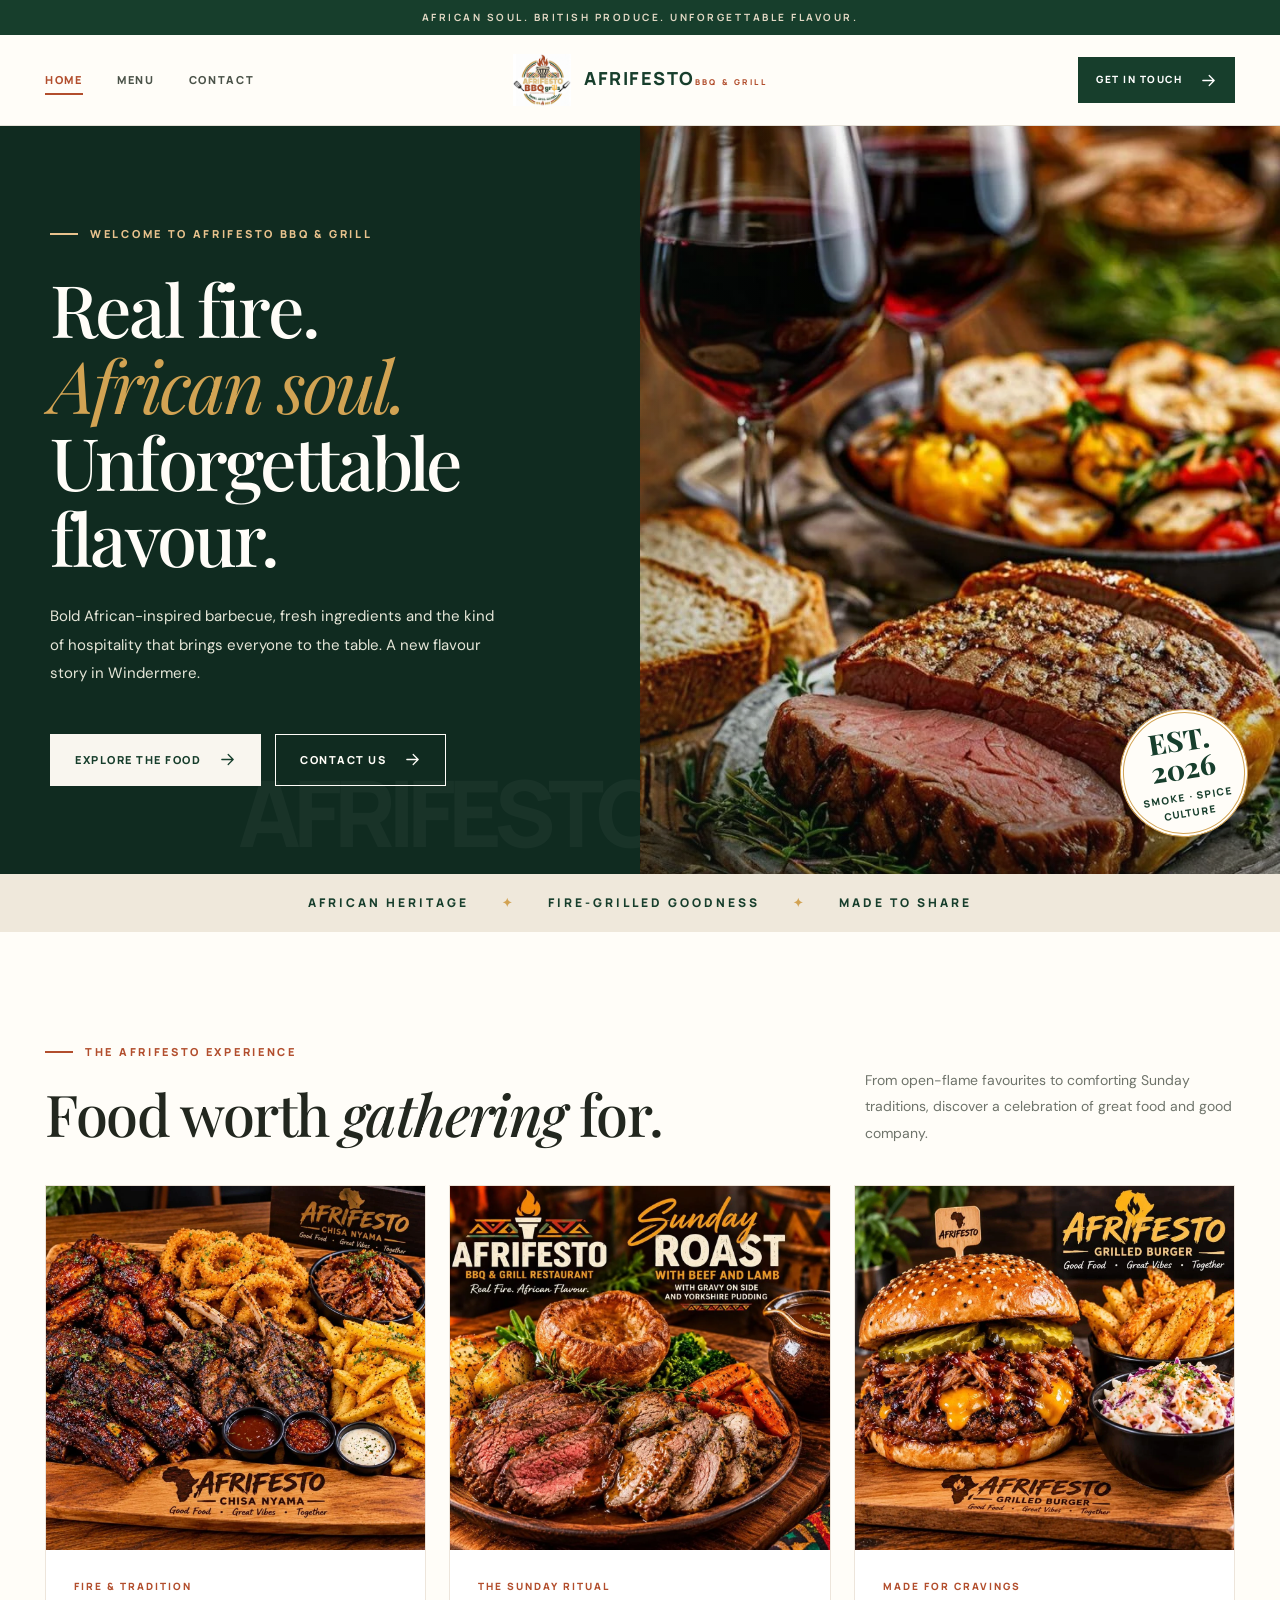
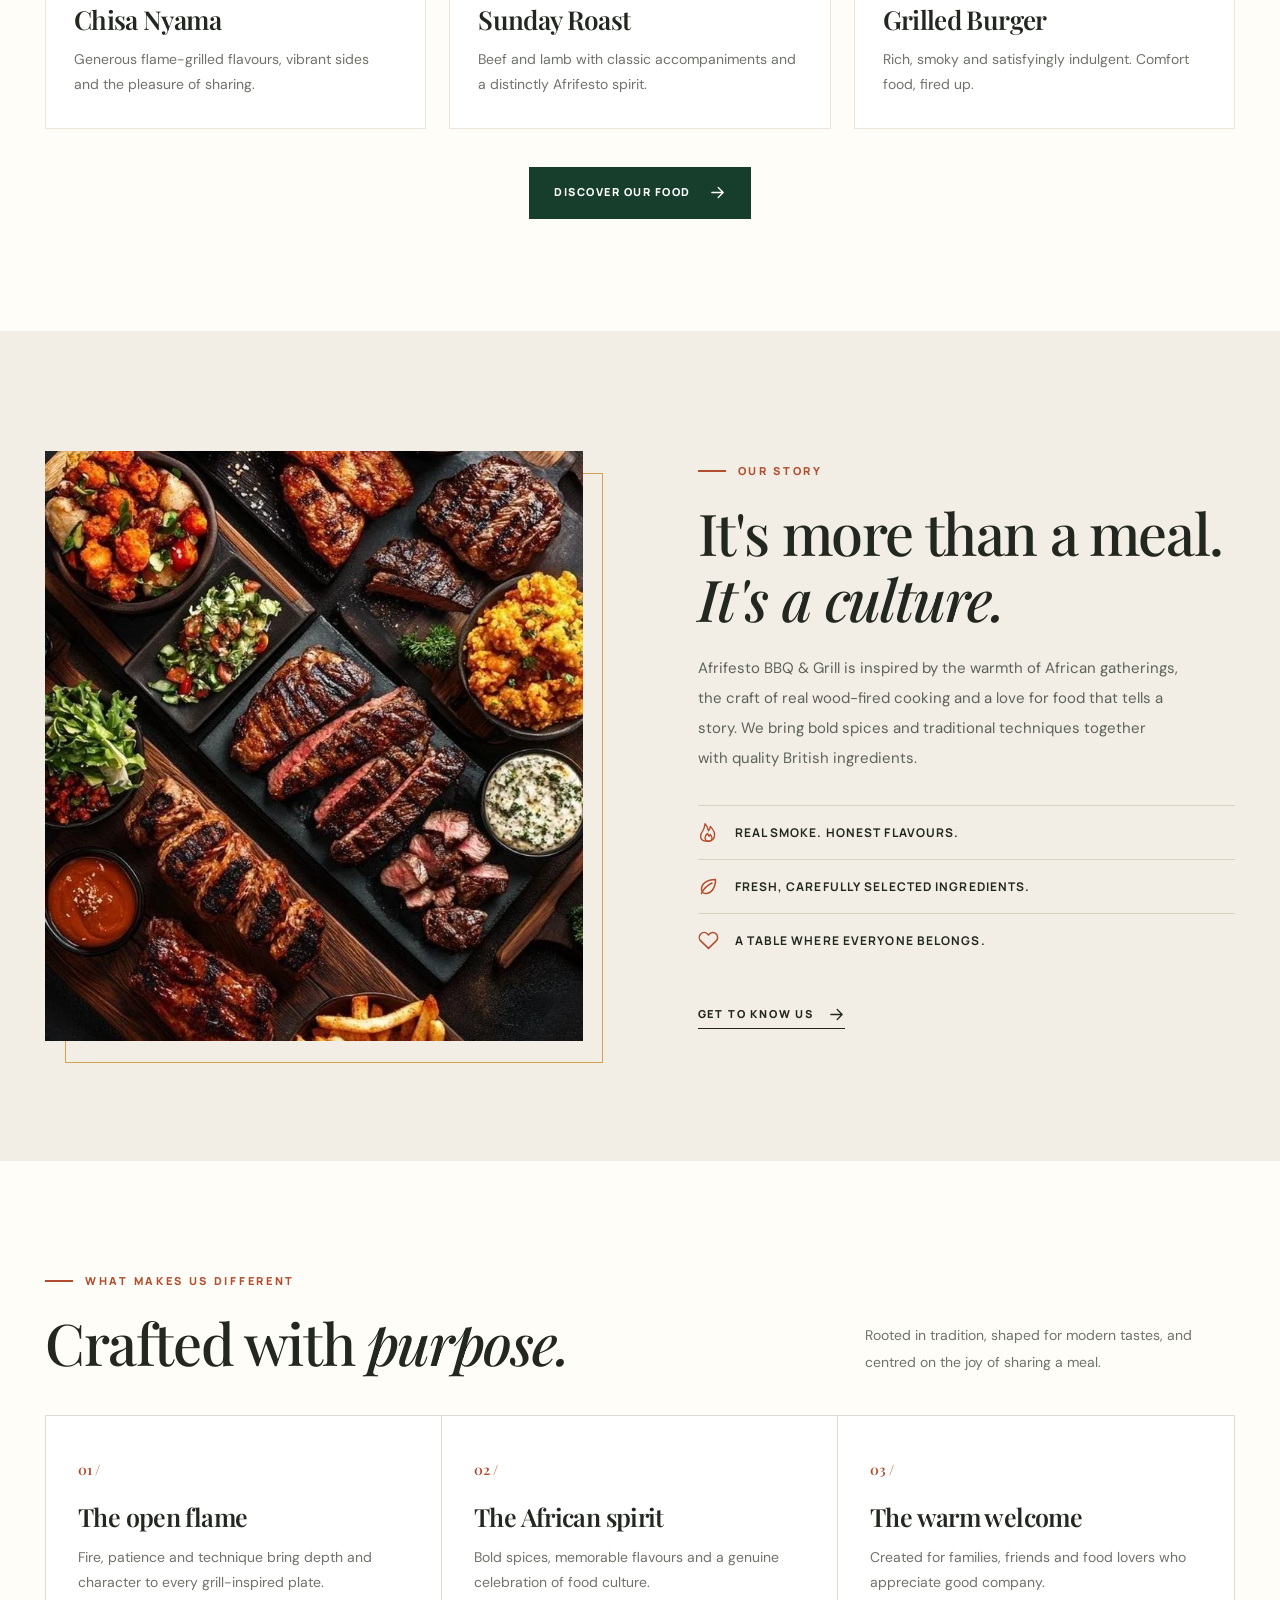
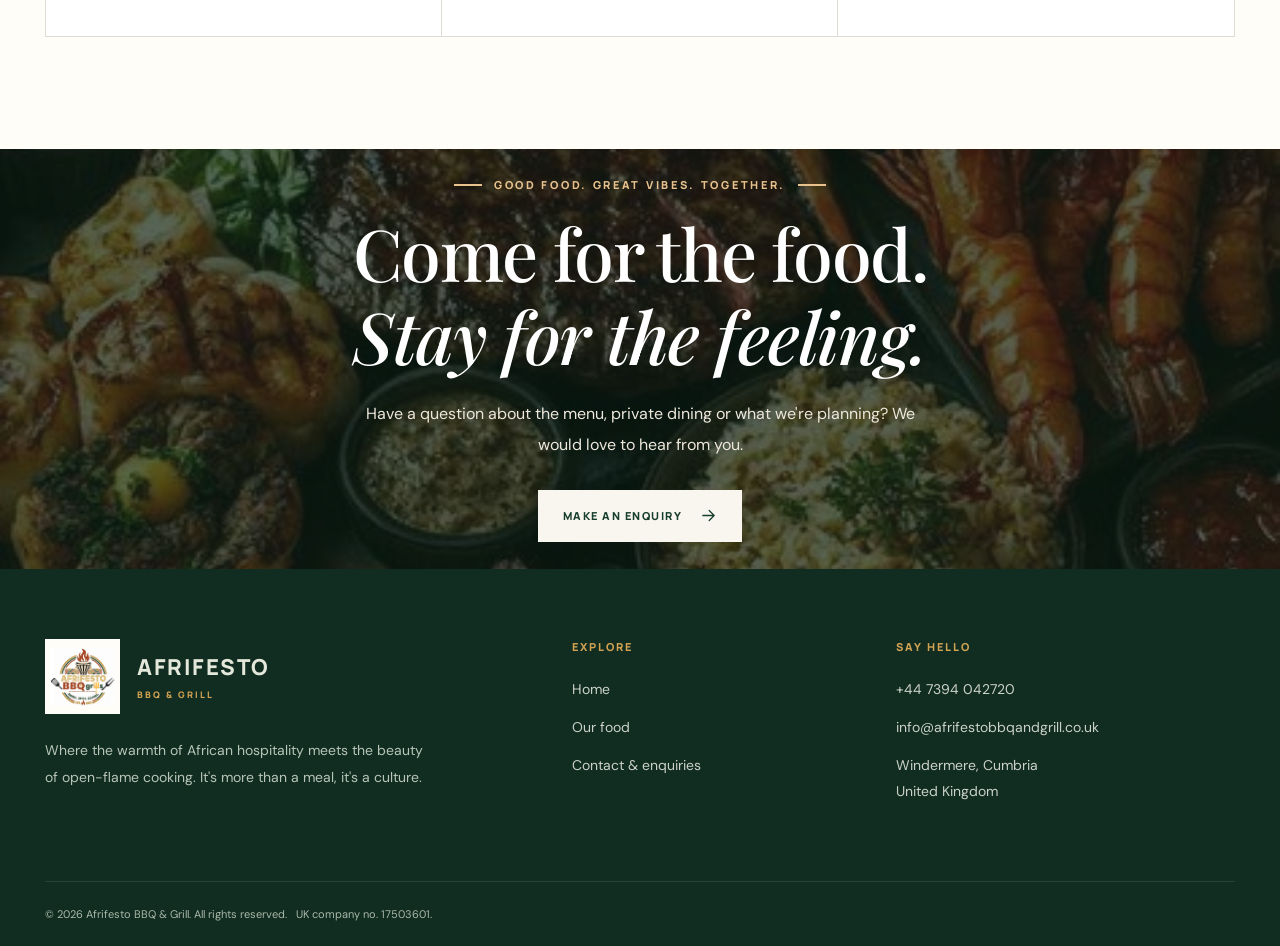
==== index.html @ 739763e1 "Add files via upload" ====
<!doctype html>
<html lang="en-GB">

<head>
    <meta charset="utf-8">
    <meta name="viewport" content="width=device-width, initial-scale=1">
    <title>Afrifesto BBQ &amp; Grill | Real Fire. African Flavour.</title>
    <meta name="description"
        content="Discover Afrifesto BBQ &amp; Grill: African-inspired, flame-grilled food and warm hospitality in Windermere, Cumbria.">
    <meta name="theme-color" content="#173e2c">
    <meta property="og:type" content="website">
    <meta property="og:title" content="Afrifesto BBQ &amp; Grill | Real Fire. African Flavour.">
    <meta property="og:description"
        content="Discover Afrifesto BBQ &amp; Grill: African-inspired, flame-grilled food and warm hospitality in Windermere, Cumbria.">
    <meta property="og:image" content="assets/images/grill-feast.webp">
    <link rel="icon" type="image/png" href="assets/images/favicon.png">
    <link rel="preconnect" href="https://fonts.googleapis.com">
    <link rel="preconnect" href="https://fonts.gstatic.com" crossorigin>
    <link rel="stylesheet" href="assets/css/style.css">
</head>

<body>
    <a href="#main" style="position:absolute;left:-9999px;top:0;z-index:999;background:#fff;color:#142b1e;padding:12px"
        onfocus="this.style.left='10px'" onblur="this.style.left='-9999px'">Skip to content</a>
    <div class="top-strip">African soul. British produce. Unforgettable flavour.</div>
    <header class="site-header">
        <div class="header-inner">
            <nav id="primaryNav" class="main-nav" aria-label="Main navigation" data-main-nav>
                <a class="nav-link" href="index.html" aria-current="page">Home</a><a class="nav-link"
                    href="menu.html">Menu</a><a class="nav-link" href="contact.html">Contact</a>
            </nav>
            <a class="brand" href="index.html" aria-label="Afrifesto BBQ and Grill home">
                <img src="assets/images/logo.webp" width="58" height="58" alt="Afrifesto logo">
                <span><span class="brand-title">AFRIFESTO</span><span class="brand-sub">BBQ &amp; GRILL</span></span>
            </a>
            <a class="btn btn--forest header-cta" href="contact.html">Get in touch <svg viewBox="0 0 24 24" fill="none"
                    stroke="currentColor" stroke-width="1.8" stroke-linecap="round" stroke-linejoin="round"
                    aria-hidden="true">
                    <path d="M4 12h16m-7-7 7 7-7 7" />
                </svg></a>
            <button class="menu-toggle" type="button" aria-label="Open navigation" aria-expanded="false"
                aria-controls="primaryNav" data-menu-toggle><span></span><span></span><span></span></button>
        </div>
    </header>
    <main id="main">
        <section class="hero" aria-label="Afrifesto restaurant introduction">
            <div class="hero-text"><span class="eyebrow light">Welcome to Afrifesto BBQ &amp; Grill</span>
                <h1>Real fire.<br><em>African soul.</em><br>Unforgettable<br>flavour.</h1>
                <p>Bold African-inspired barbecue, fresh ingredients and the kind of hospitality that brings everyone to
                    the table. A new flavour story in Windermere.</p>
                <div class="hero-actions"><a class="btn btn--cream" href="menu.html">Explore the food <svg
                            viewBox="0 0 24 24" fill="none" stroke="currentColor" stroke-width="1.8"
                            stroke-linecap="round" stroke-linejoin="round" aria-hidden="true">
                            <path d="M4 12h16m-7-7 7 7-7 7" />
                        </svg></a><a class="btn btn--outline" href="contact.html">Contact us <svg viewBox="0 0 24 24"
                            fill="none" stroke="currentColor" stroke-width="1.8" stroke-linecap="round"
                            stroke-linejoin="round" aria-hidden="true">
                            <path d="M4 12h16m-7-7 7 7-7 7" />
                        </svg></a></div>
            </div>
            <div class="hero-side"><img src="assets/images/hero-steak.webp"
                    alt="Fire-roasted beef served with vegetables and wine" fetchpriority="high">
                <div class="hero-stamp"><b>EST.<br>2026</b><span>Smoke · Spice<br>Culture</span></div>
            </div>
        </section>
        <div class="marquee">African heritage <span>✦</span> Fire-grilled goodness <span>✦</span> Made to share</div>
        <section class="section" id="signature">
            <div class="wrap">
                <div class="section-header">
                    <div>
                        <div class="eyebrow">The Afrifesto experience</div>
                        <h2>Food worth <em class="serif">gathering</em> for.</h2>
                    </div>
                    <p class="lead">From open-flame favourites to comforting Sunday traditions, discover a celebration
                        of great food and good company.</p>
                </div>
                <div class="feature-grid">
                    <article class="food-card">
                        <div class="food-card__image"><img loading="lazy" src="assets/images/chisa-nyama.webp"
                                alt="Afrifesto chisa nyama barbecue sharing platter"></div>
                        <div class="food-card__body">
                            <div class="food-card__tag">Fire &amp; tradition</div>
                            <h3>Chisa Nyama</h3>
                            <p>Generous flame-grilled flavours, vibrant sides and the pleasure of sharing.</p>
                        </div>
                    </article>
                    <article class="food-card">
                        <div class="food-card__image"><img loading="lazy" src="assets/images/sunday-roast.webp"
                                alt="Afrifesto beef and lamb Sunday roast with Yorkshire pudding"></div>
                        <div class="food-card__body">
                            <div class="food-card__tag">The Sunday ritual</div>
                            <h3>Sunday Roast</h3>
                            <p>Beef and lamb with classic accompaniments and a distinctly Afrifesto spirit.</p>
                        </div>
                    </article>
                    <article class="food-card">
                        <div class="food-card__image"><img loading="lazy" src="assets/images/grilled-burger.webp"
                                alt="Afrifesto grilled burger served with chips and slaw"></div>
                        <div class="food-card__body">
                            <div class="food-card__tag">Made for cravings</div>
                            <h3>Grilled Burger</h3>
                            <p>Rich, smoky and satisfyingly indulgent. Comfort food, fired up.</p>
                        </div>
                    </article>
                </div>
                <div class="feature-footer"><a class="btn btn--forest" href="menu.html">Discover our food <svg
                            viewBox="0 0 24 24" fill="none" stroke="currentColor" stroke-width="1.8"
                            stroke-linecap="round" stroke-linejoin="round" aria-hidden="true">
                            <path d="M4 12h16m-7-7 7 7-7 7" />
                        </svg></a></div>
            </div>
        </section>
        <section class="section story">
            <div class="wrap story-grid">
                <div class="story-photo"><img loading="lazy" src="assets/images/feast-overhead.webp"
                        alt="Selection of flame-grilled meats and accompaniments at an Afrifesto feast"></div>
                <div class="story-copy">
                    <div class="eyebrow">Our story</div>
                    <h2>It's more than a meal.<br><em>It's a culture.</em></h2>
                    <p>Afrifesto BBQ &amp; Grill is inspired by the warmth of African gatherings, the craft of real
                        wood-fired cooking and a love for food that tells a story. We bring bold spices and traditional
                        techniques together with quality British ingredients.</p>
                    <ul class="story-points">
                        <li><svg viewBox="0 0 24 24" fill="none" stroke="currentColor" stroke-width="1.6"
                                stroke-linecap="round" stroke-linejoin="round" aria-hidden="true">
                                <path
                                    d="M12 22c4 0 7-3 7-7 0-4-2-7-5-10 0 3-1 4-2 5-1-5-4-8-4-8-.4 4-.6 5.8-3 9-2 2-2 4-2 6 0 3 3 5 9 5Z" />
                                <path
                                    d="M12 22c-2 0-4-1.6-4-4 0-1.8 1-3.2 3-5 .1 2 1 2.5 2 3.2.4-1 1-2 1-2 1.3 1.6 2 2.9 2 4.1 0 2-2 3.7-4 3.7Z" />
                            </svg> Real smoke. Honest flavours.</li>
                        <li><svg viewBox="0 0 24 24" fill="none" stroke="currentColor" stroke-width="1.7"
                                stroke-linecap="round" stroke-linejoin="round" aria-hidden="true">
                                <path d="M20 4c-10 0-16 5-16 11a5 5 0 0 0 5 5C15 20 20 14 20 4Z" />
                                <path d="M4 20c2-5 6-9 12-12" />
                            </svg> Fresh, carefully selected ingredients.</li>
                        <li><svg viewBox="0 0 24 24" fill="none" stroke="currentColor" stroke-width="1.7"
                                stroke-linecap="round" stroke-linejoin="round" aria-hidden="true">
                                <path
                                    d="M20.8 4.6a5.5 5.5 0 0 0-7.8 0L12 5.7l-1.1-1.1a5.5 5.5 0 0 0-7.8 7.8L12 21l8.8-8.6a5.5 5.5 0 0 0 0-7.8Z" />
                            </svg> A table where everyone belongs.</li>
                    </ul><a class="text-link" href="contact.html">Get to know us <svg viewBox="0 0 24 24" fill="none"
                            stroke="currentColor" stroke-width="1.8" stroke-linecap="round" stroke-linejoin="round"
                            aria-hidden="true">
                            <path d="M4 12h16m-7-7 7 7-7 7" />
                        </svg></a>
                </div>
            </div>
        </section>
        <section class="section">
            <div class="wrap">
                <div class="section-header">
                    <div>
                        <div class="eyebrow">What makes us different</div>
                        <h2>Crafted with <em class="serif">purpose.</em></h2>
                    </div>
                    <p class="lead">Rooted in tradition, shaped for modern tastes, and centred on the joy of sharing a
                        meal.</p>
                </div>
                <div class="values">
                    <div class="value"><span class="value-no">01 /</span>
                        <h3>The open flame</h3>
                        <p>Fire, patience and technique bring depth and character to every grill-inspired plate.</p>
                    </div>
                    <div class="value"><span class="value-no">02 /</span>
                        <h3>The African spirit</h3>
                        <p>Bold spices, memorable flavours and a genuine celebration of food culture.</p>
                    </div>
                    <div class="value"><span class="value-no">03 /</span>
                        <h3>The warm welcome</h3>
                        <p>Created for families, friends and food lovers who appreciate good company.</p>
                    </div>
                </div>
            </div>
        </section>
        <section class="banner">
            <div class="wrap">
                <div class="eyebrow light">Good food. Great vibes. Together.</div>
                <h2>Come for the food.<br><em>Stay for the feeling.</em></h2>
                <p>Have a question about the menu, private dining or what we're planning? We would love to hear from
                    you.</p><a class="btn btn--cream" href="contact.html">Make an enquiry <svg viewBox="0 0 24 24"
                        fill="none" stroke="currentColor" stroke-width="1.8" stroke-linecap="round"
                        stroke-linejoin="round" aria-hidden="true">
                        <path d="M4 12h16m-7-7 7 7-7 7" />
                    </svg></a>
            </div>
        </section>
    </main>
    <footer class="site-footer">
        <div class="wrap">
            <div class="footer-grid">
                <div class="footer-about">
                    <div class="footer-brand"><img src="assets/images/logo.webp" width="75" height="75"
                            alt="Afrifesto BBQ and Grill logo">
                        <div><b>AFRIFESTO</b><span>BBQ &amp; GRILL</span></div>
                    </div>
                    <p>Where the warmth of African hospitality meets the beauty of open-flame cooking. It's more than a
                        meal, it's a culture.</p>
                </div>
                <div class="footer-col">
                    <h3>Explore</h3><a href="index.html">Home</a><a href="menu.html">Our food</a><a
                        href="contact.html">Contact &amp; enquiries</a>
                </div>
                <div class="footer-col">
                    <h3>Say hello</h3><a href="tel:+447394042720">+44 7394 042720</a><a
                        href="mailto:info@afrifestobbqandgrill.co.uk">info@afrifestobbqandgrill.co.uk</a>
                    <p>Windermere, Cumbria<br>United Kingdom</p>
                </div>
            </div>
            <div class="footer-bottom"><span>© 2026 Afrifesto BBQ &amp; Grill. All rights reserved. &nbsp; UK company
                    no. 17503601.</span></div>
        </div>
    </footer>
    <script src="assets/js/site.js" defer></script>
</body>

</html>
---- assets/css/style.css ----
/* AFRIFESTO — custom editorial restaurant website · CM Networks 2026 */
@import url('https://fonts.googleapis.com/css2?family=DM+Sans:wght@400;500;600;700;800&family=Manrope:wght@400;500;600;700;800&family=Playfair+Display:wght@400;500;600;700;800&display=swap');

:root {
    --forest: #173e2c;
    --forest-dark: #102b20;
    --copper: #b24e2d;
    --gold: #d2a353;
    --cream: #f9f6ef;
    --paper: #fffdf8;
    --beige: #efe8db;
    --ink: #22271f;
    --muted: #6e736a;
    --line: #deddd3;
    --serif: 'Playfair Display', Georgia, serif;
    --sans: 'DM Sans', Arial, sans-serif;
    --display: 'Manrope', Arial, sans-serif;
    --max: 1230px
}

*,
*::before,
*::after {
    box-sizing: border-box
}

html {
    scroll-behavior: smooth
}

body {
    margin: 0;
    font: 16px/1.7 var(--sans);
    color: var(--ink);
    background: var(--paper);
    -webkit-font-smoothing: antialiased
}

body.menu-open {
    overflow: hidden
}

img {
    display: block;
    max-width: 100%
}

a {
    color: inherit;
    text-decoration: none
}

button,
input,
textarea,
select {
    font: inherit
}

button {
    cursor: pointer
}

button:disabled {
    cursor: not-allowed
}

::selection {
    background: #edd0ab;
    color: var(--forest-dark)
}

:focus-visible {
    outline: 3px solid var(--gold);
    outline-offset: 4px
}

.wrap {
    width: min(var(--max), calc(100% - 90px));
    margin-inline: auto
}

.eyebrow {
    font: 800 11px/1.5 var(--display);
    letter-spacing: 2.7px;
    text-transform: uppercase;
    display: flex;
    align-items: center;
    gap: 12px;
    color: var(--copper)
}

.eyebrow::before {
    content: '';
    width: 28px;
    height: 2px;
    background: currentColor;
    flex: none
}

.eyebrow.light {
    color: #e8c28d
}

.eyebrow.green {
    color: var(--forest)
}

.serif {
    font-family: var(--serif)
}

h1,
h2,
h3,
p {
    margin-top: 0
}

h1,
h2,
h3 {
    line-height: 1.12;
    letter-spacing: -.025em
}

p {
    margin-bottom: 1.15rem
}

.btn {
    display: inline-flex;
    align-items: center;
    justify-content: center;
    gap: 18px;
    border: 1px solid transparent;
    min-height: 52px;
    padding: 14px 24px;
    text-transform: uppercase;
    letter-spacing: 1.5px;
    font: 800 11px/1.35 var(--display);
    transition: background .2s, transform .2s, border-color .2s, color .2s;
    white-space: nowrap
}

.btn svg {
    width: 17px;
    height: 17px;
    flex: none
}

.btn:hover {
    transform: translateY(-2px)
}

.btn--copper {
    background: var(--copper);
    color: white
}

.btn--copper:hover {
    background: #973c1f
}

.btn--forest {
    background: var(--forest);
    color: white
}

.btn--forest:hover {
    background: #24583e
}

.btn--outline {
    border-color: currentColor;
    color: inherit;
    background: transparent
}

.btn--outline:hover {
    background: #ffffff19
}

.btn--cream {
    background: var(--cream);
    color: var(--forest)
}

.btn--cream:hover {
    background: #ece2d0
}

.btn--wide {
    width: 100%
}

.text-link {
    display: inline-flex;
    align-items: center;
    gap: 14px;
    border-bottom: 1px solid currentColor;
    padding-bottom: 5px;
    font: 800 11px/1.4 var(--display);
    letter-spacing: 1.8px;
    text-transform: uppercase
}

.text-link svg {
    width: 17px;
    height: 17px;
    transition: transform .2s
}

.text-link:hover svg {
    transform: translateX(5px)
}

/* Global header */
.top-strip {
    background: var(--forest);
    color: #e3d9c5;
    text-align: center;
    font: 700 10px/1.5 var(--display);
    letter-spacing: 2.5px;
    text-transform: uppercase;
    padding: 10px 15px
}

.site-header {
    background: var(--paper);
    z-index: 50;
    position: relative;
    border-bottom: 1px solid #e7e3da
}

.header-inner {
    max-width: 1390px;
    min-height: 90px;
    margin: auto;
    padding: 0 45px;
    display: grid;
    grid-template-columns: 1fr auto 1fr;
    align-items: center;
    gap: 28px
}

.main-nav {
    display: flex;
    gap: 34px;
    align-items: center
}

.nav-link {
    font: 800 11px/1.4 var(--display);
    text-transform: uppercase;
    letter-spacing: 1.7px;
    color: #4b5349;
    position: relative;
    padding: 12px 0
}

.nav-link::after {
    content: '';
    position: absolute;
    bottom: 5px;
    left: 0;
    width: 0;
    height: 2px;
    background: var(--copper);
    transition: width .2s
}

.nav-link:hover::after,
.nav-link[aria-current='page']::after {
    width: 100%
}

.nav-link[aria-current='page'] {
    color: var(--copper)
}

.brand {
    display: flex;
    gap: 13px;
    align-items: center;
    justify-content: center
}

.brand img {
    width: 58px;
    height: 58px;
    object-fit: contain
}

.brand-title {
    font: 900 18px/1.1 var(--display);
    letter-spacing: 1.5px;
    color: var(--forest)
}

.brand-sub {
    font: 800 8px/1.5 var(--display);
    letter-spacing: 2.4px;
    text-transform: uppercase;
    color: var(--copper);
    margin-top: 4px
}

.header-cta {
    justify-self: end;
    font-size: 10px;
    min-height: 46px;
    padding: 12px 17px
}

.menu-toggle {
    display: none;
    background: none;
    border: 0;
    width: 45px;
    height: 45px;
    color: var(--forest);
    padding: 8px
}

.menu-toggle span {
    display: block;
    width: 25px;
    height: 2px;
    background: currentColor;
    margin: 6px 0;
    transition: transform .2s, opacity .2s
}

/* Home hero */
.hero {
    display: grid;
    grid-template-columns: minmax(0, 1fr) minmax(0, 1fr);
    min-height: 650px;
    background: var(--forest-dark);
    color: var(--paper);
    overflow: hidden
}

.hero-text {
    padding: 100px clamp(30px, 6vw, 112px) 88px max(50px, calc((100vw - 1230px)/2));
    display: flex;
    flex-direction: column;
    align-items: flex-start;
    justify-content: center;
    position: relative
}

.hero-text::after {
    content: 'AFRIFESTO';
    position: absolute;
    right: -18px;
    bottom: 16px;
    font: 900 92px/1 var(--display);
    letter-spacing: -8px;
    color: #fff;
    opacity: .035;
    pointer-events: none
}

.hero h1 {
    font: 500 clamp(55px, 5.65vw, 98px)/1.06 var(--serif);
    letter-spacing: -2.8px;
    margin: 27px 0 26px;
    max-width: 640px
}

.hero h1 em {
    color: var(--gold);
    font-weight: 400;
    font-style: italic
}

.hero p {
    font-size: 15px;
    color: #e5e6d8;
    max-width: 455px;
    line-height: 1.9
}

.hero-actions {
    display: flex;
    gap: 14px;
    flex-wrap: wrap;
    margin-top: 28px
}

.hero-side {
    position: relative;
    min-height: 500px;
    background: #172217
}

.hero-side>img {
    width: 100%;
    height: 100%;
    position: absolute;
    inset: 0;
    object-fit: cover;
    object-position: center 65%
}

.hero-side::after {
    content: '';
    position: absolute;
    inset: 0;
    background: linear-gradient(90deg, rgba(15, 38, 28, .20), transparent 33%), linear-gradient(0deg, rgba(5, 14, 9, .38), transparent 38%)
}

.hero-stamp {
    position: absolute;
    z-index: 1;
    right: 5%;
    bottom: 5%;
    background: var(--paper);
    color: var(--forest);
    width: 128px;
    height: 128px;
    border-radius: 50%;
    border: 4px double var(--gold);
    display: flex;
    flex-direction: column;
    align-items: center;
    justify-content: center;
    text-align: center;
    transform: rotate(-9deg)
}

.hero-stamp b {
    font: 800 28px/1 var(--serif)
}

.hero-stamp span {
    font: 900 10px/1.6 var(--display);
    letter-spacing: 1.2px;
    text-transform: uppercase;
    margin-top: 7px
}

.section {
    padding: 112px 0
}

.section-kicker {
    font-size: 11px
}

.section-header {
    display: flex;
    align-items: end;
    justify-content: space-between;
    gap: 30px;
    margin-bottom: 38px
}

.section-header h2,
.split-copy h2,
.story-copy h2,
.banner h2,
.menu-intro h2 {
    font: 500 clamp(35px, 4.5vw, 62px)/1.15 var(--serif);
    letter-spacing: -1.4px;
    margin: 20px 0 0
}

.section-header .lead {
    max-width: 370px;
    color: var(--muted);
    font-size: 14px;
    margin: 0;
    line-height: 1.9
}

.marquee {
    padding: 20px 0;
    background: var(--beige);
    text-align: center;
    color: var(--forest);
    font: 800 12px/1.5 var(--display);
    text-transform: uppercase;
    letter-spacing: 3px
}

.marquee span {
    padding: 0 28px;
    color: var(--gold)
}

/* Featured food */
.feature-grid {
    display: grid;
    grid-template-columns: repeat(3, minmax(0, 1fr));
    gap: 23px
}

.food-card {
    background: white;
    border: 1px solid #ede5db;
    transition: transform .25s, box-shadow .25s
}

.food-card:hover {
    transform: translateY(-5px);
    box-shadow: 0 20px 55px #1f30221d
}

.food-card__image {
    aspect-ratio: 1.04;
    overflow: hidden;
    background: #382b20
}

.food-card__image img {
    height: 100%;
    width: 100%;
    object-fit: cover;
    transition: transform .45s
}

.food-card:hover .food-card__image img {
    transform: scale(1.045)
}

.food-card__body {
    padding: 29px 28px 30px
}

.food-card__tag {
    color: var(--copper);
    font: 800 10px/1.5 var(--display);
    letter-spacing: 2px;
    text-transform: uppercase
}

.food-card h3 {
    font: 600 26px/1.26 var(--serif);
    margin: 10px 0 10px
}

.food-card p {
    font-size: 14px;
    color: var(--muted);
    line-height: 1.8;
    margin: 0
}

.feature-footer {
    margin-top: 38px;
    text-align: center
}

/* story */
.story {
    background: #f2eee5
}

.story-grid {
    display: grid;
    grid-template-columns: 1fr 1fr;
    gap: min(9vw, 115px);
    align-items: center
}

.story-photo {
    height: 590px;
    position: relative;
    isolation: isolate
}

.story-photo img {
    width: 100%;
    height: 100%;
    object-fit: cover;
    object-position: 50% 52%
}

.story-photo::before {
    content: '';
    position: absolute;
    inset: 22px -20px -22px 20px;
    border: 1px solid var(--gold);
    z-index: -1
}

.story-copy {
    padding: 20px 0
}

.story-copy p {
    font-size: 15px;
    color: #5d635c;
    line-height: 2;
    max-width: 480px;
    margin: 22px 0 32px
}

.story-points {
    list-style: none;
    padding: 0;
    margin: 0 0 32px
}

.story-points li {
    padding: 16px 0;
    border-top: 1px solid #d8d0c3;
    display: flex;
    gap: 16px;
    align-items: center;
    font: 700 12px/1.5 var(--display);
    text-transform: uppercase;
    letter-spacing: 1.1px
}

.story-points svg {
    width: 21px;
    height: 21px;
    color: var(--copper);
    flex: none
}

/* Full-bleed image banner */
.banner {
    min-height: 420px;
    background: var(--forest-dark) url('../images/grill-feast.webp') center 48%/cover;
    position: relative;
    display: flex;
    align-items: center;
    text-align: center;
    color: white
}

.banner::before {
    content: '';
    position: absolute;
    inset: 0;
    background: rgba(11, 30, 21, .68)
}

.banner .wrap {
    position: relative;
    z-index: 1
}

.banner h2 {
    font-size: clamp(42px, 5.6vw, 76px);
    margin: 18px 0 23px
}

.banner p {
    max-width: 560px;
    margin: 0 auto 30px;
    color: #eee8dc;
    line-height: 1.9
}

.banner .eyebrow {
    justify-content: center
}

.banner .eyebrow::after {
    content: '';
    width: 28px;
    height: 2px;
    background: currentColor
}

/* editorial values */
.values {
    display: grid;
    grid-template-columns: repeat(3, 1fr);
    gap: 0;
    border: 1px solid var(--line);
    background: white;
    margin-top: 40px
}

.value {
    padding: 40px 32px;
    border-right: 1px solid var(--line)
}

.value:last-child {
    border-right: 0
}

.value-no {
    font: 600 14px var(--serif);
    color: var(--copper)
}

.value h3 {
    font: 600 25px var(--serif);
    margin: 16px 0 12px
}

.value p {
    color: var(--muted);
    font-size: 14px;
    line-height: 1.85;
    margin: 0
}

/* page headings */
.page-heading {
    background: var(--forest-dark);
    color: white;
    padding: 95px 0 90px;
    position: relative;
    overflow: hidden
}

.page-heading::after {
    content: 'FIRE & FLAVOUR';
    position: absolute;
    right: -25px;
    bottom: -35px;
    font: 900 clamp(75px, 11vw, 160px)/1 var(--display);
    color: white;
    opacity: .035;
    white-space: nowrap
}

.page-heading .wrap {
    position: relative;
    z-index: 1
}

.page-heading h1 {
    font: 500 clamp(48px, 6vw, 81px)/1.14 var(--serif);
    letter-spacing: -2px;
    margin: 20px 0
}

.page-heading p {
    max-width: 670px;
    color: #e2e5d9;
    font-size: 15px;
    line-height: 1.85;
    margin: 0
}

.page-heading h1 em {
    color: var(--gold);
    font-weight: 400
}

/* menu page */
.menu-intro {
    padding: 85px 0 50px
}

.menu-intro .wrap {
    display: grid;
    grid-template-columns: 1fr 360px;
    gap: 60px;
    align-items: end
}

.menu-intro h2 {
    font-size: clamp(34px, 4.2vw, 54px)
}

.menu-intro p {
    font-size: 14px;
    line-height: 1.9;
    color: var(--muted);
    margin: 0
}

.filter-bar {
    display: flex;
    flex-wrap: wrap;
    gap: 10px;
    padding: 28px 0;
    border-block: 1px solid var(--line);
    margin-bottom: 34px
}

.filter-btn {
    font: 800 11px/1.4 var(--display);
    letter-spacing: 1.5px;
    text-transform: uppercase;
    padding: 13px 19px;
    background: transparent;
    border: 1px solid #d9d4c8;
    color: #4d5a4d;
    transition: all .15s
}

.filter-btn:hover {
    border-color: var(--forest)
}

.filter-btn[aria-pressed='true'] {
    background: var(--forest);
    border-color: var(--forest);
    color: #fff
}

.menu-grid {
    display: grid;
    grid-template-columns: repeat(3, minmax(0, 1fr));
    gap: 24px;
    margin-bottom: 45px
}

.menu-item {
    background: #fff;
    border: 1px solid #e9e4da;
    overflow: hidden
}

.menu-item[hidden] {
    display: none !important
}

.menu-item .photo {
    aspect-ratio: 1.18;
    overflow: hidden;
    background: #38372b
}

.menu-item .photo img {
    width: 100%;
    height: 100%;
    object-fit: cover;
    transition: transform .25s
}

.menu-item:hover .photo img {
    transform: scale(1.045)
}

.menu-item .info {
    padding: 24px 26px 30px
}

.menu-item .category {
    color: var(--copper);
    font: 800 10px var(--display);
    letter-spacing: 2px;
    text-transform: uppercase
}

.menu-item h3 {
    font: 600 24px/1.25 var(--serif);
    margin: 10px 0
}

.menu-item p {
    font-size: 14px;
    color: var(--muted);
    line-height: 1.8;
    margin: 0
}

.menu-note {
    background: #eee8dd;
    padding: 24px 28px;
    color: #54594d;
    font-size: 13px;
    line-height: 1.8;
    border-left: 3px solid var(--copper)
}

.menu-note strong {
    color: var(--forest)
}

.price-section {
    padding: 90px 0;
    background: var(--cream)
}

.price-layout {
    display: grid;
    grid-template-columns: 1fr 1.45fr;
    gap: 80px;
    align-items: start
}

.price-layout h2 {
    font: 500 clamp(34px, 4vw, 54px)/1.15 var(--serif);
    margin: 18px 0
}

.price-layout p {
    font-size: 14px;
    color: var(--muted);
    line-height: 1.9
}

.price-list {
    border-top: 1px solid #d4cbbb
}

.price-row {
    display: flex;
    justify-content: space-between;
    gap: 20px;
    padding: 20px 0;
    border-bottom: 1px solid #d4cbbb;
    font-size: 14px
}

.price-row span:last-child {
    font-weight: 800;
    color: var(--forest);
    white-space: nowrap
}

.price-row span:first-child {
    font-weight: 600
}

/* contact */
.contact-body {
    padding: 100px 0 115px
}

.contact-grid {
    display: grid;
    grid-template-columns: .88fr 1.12fr;
    gap: min(8vw, 110px)
}

.contact-left h2 {
    font: 500 clamp(37px, 4vw, 60px)/1.16 var(--serif);
    letter-spacing: -1.2px;
    margin: 22px 0
}

.contact-left>p {
    font-size: 15px;
    color: var(--muted);
    line-height: 1.9;
    max-width: 440px
}

.contact-list {
    margin-top: 35px
}

.contact-item {
    padding: 25px 0;
    border-top: 1px solid var(--line);
    display: flex;
    gap: 22px;
    align-items: start
}

.contact-icon {
    width: 45px;
    height: 45px;
    display: grid;
    place-items: center;
    background: #f3eee4;
    color: var(--copper);
    flex-shrink: 0
}

.contact-icon svg {
    height: 20px;
    width: 20px
}

.contact-item b {
    display: block;
    font: 800 10px var(--display);
    letter-spacing: 1.8px;
    text-transform: uppercase;
    color: var(--copper);
    margin-bottom: 7px
}

.contact-item a,
.contact-item span {
    font-size: 16px;
    color: var(--forest);
    font-weight: 600;
    overflow-wrap: anywhere
}

.contact-item a:hover {
    text-decoration: underline
}

.contact-photo {
    height: 240px;
    margin-top: 26px
}

.contact-photo img {
    width: 100%;
    height: 100%;
    object-fit: cover;
    object-position: center 34%
}

.form-panel {
    background: var(--cream);
    border: 1px solid #ebe5d9;
    padding: clamp(26px, 4vw, 58px)
}

.form-panel h3 {
    font: 500 38px var(--serif);
    margin: 0 0 12px
}

.form-panel>p {
    font-size: 14px;
    color: var(--muted);
    line-height: 1.8;
    margin-bottom: 30px
}

.form-grid {
    display: grid;
    grid-template-columns: 1fr 1fr;
    gap: 21px
}

.field {
    display: flex;
    flex-direction: column;
    gap: 7px;
    margin-bottom: 21px
}

.field label {
    font: 800 10px/1.6 var(--display);
    letter-spacing: 1.5px;
    text-transform: uppercase;
    color: var(--forest)
}

.field input,
.field select,
.field textarea {
    width: 100%;
    border: 1px solid #dcd5c9;
    background: white;
    border-radius: 0;
    padding: 14px 15px;
    font: 14px/1.6 var(--sans);
    color: var(--ink);
    outline: none;
    transition: border-color .2s
}

.field input:focus,
.field select:focus,
.field textarea:focus {
    border-color: var(--copper);
    box-shadow: 0 0 0 2px #b24e2d15
}

.field textarea {
    resize: vertical;
    min-height: 137px
}

.form-helper {
    font-size: 12px !important;
    color: #696f66 !important;
    margin: 15px 0 0 !important;
    line-height: 1.7 !important
}

.form-success {
    padding: 14px;
    background: #dcecdf;
    color: #18442a;
    border-left: 3px solid #42764b;
    margin-top: 20px;
    font-size: 13px;
    display: none
}

.form-success[hidden] {
    display: none
}

.map-note {
    background: var(--forest);
    color: #e9e8de;
    text-align: center;
    padding: 52px 0
}

.map-note h3 {
    font: 500 32px var(--serif);
    margin: 8px 0
}

.map-note p {
    font-size: 14px;
    color: #dadccf;
    margin: 0
}

.contact-footer-btn {
    margin-top: 24px
}

/* footer */
.site-footer {
    background: #112c20;
    color: #e4e8da;
    padding: 70px 0 0
}

.footer-grid {
    display: grid;
    grid-template-columns: 1.35fr .75fr 1fr;
    gap: 70px;
    padding-bottom: 65px
}

.footer-brand {
    display: flex;
    align-items: center;
    gap: 17px
}

.footer-brand img {
    height: 75px;
    width: 75px;
    object-fit: contain;
    background: #fffdf8;
    padding: 5px
}

.footer-brand b {
    font: 900 22px var(--display);
    letter-spacing: 1.5px
}

.footer-brand span {
    display: block;
    font: 800 9px var(--display);
    letter-spacing: 2px;
    color: #d2a353;
    text-transform: uppercase;
    margin-top: 5px
}

.footer-about p {
    font-size: 14px;
    color: #b7c6b8;
    line-height: 1.9;
    max-width: 380px;
    margin-top: 23px
}

.footer-col h3 {
    font: 800 11px var(--display);
    letter-spacing: 2px;
    text-transform: uppercase;
    color: var(--gold);
    margin: 0 0 22px
}

.footer-col a,
.footer-col p {
    display: block;
    color: #cbd2c9;
    margin: 0 0 11px;
    font-size: 14px;
    line-height: 1.9
}

.footer-col a:hover {
    color: white;
    text-decoration: underline
}

.footer-bottom {
    border-top: 1px solid #ffffff1a;
    display: flex;
    align-items: center;
    justify-content: space-between;
    gap: 15px;
    padding: 23px 0;
    font-size: 11px;
    color: #aab9aa
}

.footer-bottom a {
    text-decoration: underline;
    text-underline-offset: 3px
}

.footer-bottom a:hover {
    color: #fff
}

@media(max-width:1080px) {
    .header-inner {
        padding-inline: 27px
    }

    .wrap {
        width: calc(100% - 62px)
    }

    .hero-text {
        padding: 65px 45px 65px 31px
    }

    .hero h1 {
        font-size: clamp(48px, 5vw, 68px)
    }

    .section {
        padding: 85px 0
    }

    .footer-grid {
        gap: 35px
    }

    .story-grid {
        gap: 60px
    }

    .story-photo {
        height: 540px
    }

    .contact-grid {
        gap: 44px
    }
}

@media(max-width:800px) {
    .top-strip {
        font-size: 9px;
        letter-spacing: 1.6px
    }

    .header-inner {
        grid-template-columns: auto 1fr auto;
        min-height: 76px;
        padding: 0 18px
    }

    .brand {
        justify-content: flex-start
    }

    .brand img {
        width: 47px;
        height: 47px
    }

    .brand-title {
        font-size: 17px
    }

    .brand-sub {
        font-size: 7px
    }

    .menu-toggle {
        display: block;
        order: 3
    }

    .header-cta {
        display: none
    }

    .main-nav {
        position: absolute;
        top: 100%;
        left: 0;
        right: 0;
        display: none;
        background: var(--paper);
        padding: 21px 26px 30px;
        box-shadow: 0 22px 30px #0a281e18;
        border-top: 1px solid #ece5d9;
        gap: 0;
        flex-direction: column;
        align-items: stretch;
        z-index: 55
    }

    .main-nav.is-open {
        display: flex
    }

    .main-nav .nav-link {
        display: block;
        font-size: 13px;
        padding: 16px;
        border-bottom: 1px solid var(--line)
    }

    .main-nav .nav-link::after {
        display: none
    }

    .hero {
        grid-template-columns: 1fr
    }

    .hero-text {
        padding: 76px 32px 71px;
        min-height: 530px
    }

    .hero h1 {
        font-size: clamp(55px, 9vw, 80px)
    }

    .hero-side {
        min-height: 390px;
        max-height: 550px;
        aspect-ratio: 1.35
    }

    .hero-side>img {
        object-position: center 54%
    }

    .hero-stamp {
        width: 106px;
        height: 106px
    }

    .hero-stamp b {
        font-size: 22px
    }

    .wrap {
        width: calc(100% - 50px)
    }

    .section-header {
        align-items: start;
        flex-direction: column;
        gap: 14px
    }

    .section-header .lead {
        max-width: 650px
    }

    .feature-grid {
        grid-template-columns: repeat(2, minmax(0, 1fr))
    }

    .feature-grid .food-card:last-child {
        grid-column: 1/-1;
        display: grid;
        grid-template-columns: 1fr 1fr;
        align-items: stretch
    }

    .feature-grid .food-card:last-child .food-card__image {
        aspect-ratio: auto
    }

    .feature-grid .food-card:last-child .food-card__body {
        align-self: center
    }

    .story-grid,
    .contact-grid,
    .price-layout {
        grid-template-columns: 1fr
    }

    .story-grid {
        gap: 52px
    }

    .story-photo {
        height: 440px
    }

    .story-copy p {
        max-width: 650px
    }

    .footer-grid {
        grid-template-columns: 1fr 1fr
    }

    .footer-about {
        grid-column: 1/-1
    }

    .menu-intro .wrap {
        grid-template-columns: 1fr;
        gap: 18px
    }

    .menu-grid {
        grid-template-columns: repeat(2, minmax(0, 1fr))
    }

    .price-layout {
        gap: 35px
    }

    .contact-grid {
        gap: 55px
    }

    .contact-photo {
        height: 300px
    }

    .contact-left h2 {
        max-width: 580px
    }
}

@media(max-width:560px) {
    body {
        font-size: 15px
    }

    .wrap {
        width: calc(100% - 34px)
    }

    .top-strip {
        padding: 9px 10px;
        font-size: 8px;
        letter-spacing: 1px
    }

    .brand-title {
        font-size: 15px
    }

    .brand-sub {
        letter-spacing: 1.1px;
        font-size: 7px
    }

    .brand {
        gap: 8px
    }

    .brand img {
        width: 46px;
        height: 46px
    }

    .hero-text {
        min-height: 510px;
        padding: 65px 23px 65px
    }

    .hero h1 {
        font-size: clamp(53px, 13.5vw, 74px);
        letter-spacing: -2px;
        margin: 22px 0
    }

    .hero p {
        font-size: 14px;
        line-height: 1.9
    }

    .hero-actions {
        width: 100%;
        gap: 10px
    }

    .hero-actions .btn {
        min-height: 49px;
        flex: 1;
        padding: 13px 14px;
        font-size: 10px;
        gap: 8px
    }

    .hero-side {
        min-height: 330px;
        aspect-ratio: 1.1
    }

    .hero-stamp {
        right: 5%;
        bottom: 7%;
        width: 96px;
        height: 96px;
        border-width: 2px
    }

    .hero-stamp b {
        font-size: 20px
    }

    .hero-stamp span {
        font-size: 8px
    }

    .section {
        padding: 73px 0
    }

    .marquee {
        font-size: 9px;
        letter-spacing: 1px;
        padding: 16px 7px
    }

    .marquee span {
        padding: 0 7px
    }

    .section-header h2,
    .split-copy h2,
    .story-copy h2 {
        font-size: 37px
    }

    .feature-grid {
        display: grid;
        grid-template-columns: 1fr;
        gap: 17px
    }

    .feature-grid .food-card:last-child {
        display: block;
        grid-column: auto
    }

    .feature-grid .food-card:last-child .food-card__image {
        aspect-ratio: 1.04
    }

    .food-card__image {
        aspect-ratio: 1.17
    }

    .food-card__body {
        padding: 24px
    }

    .food-card h3 {
        font-size: 25px
    }

    .story-grid {
        gap: 38px
    }

    .story-photo {
        height: 370px;
        margin-right: 15px
    }

    .story-photo::before {
        inset: 14px -13px -14px 13px
    }

    .story-copy h2 {
        font-size: 37px
    }

    .story-copy p {
        font-size: 14px
    }

    .banner {
        min-height: 390px
    }

    .banner h2 {
        font-size: 43px
    }

    .banner p {
        font-size: 14px
    }

    .values {
        grid-template-columns: 1fr
    }

    .value {
        padding: 26px;
        border-right: none;
        border-bottom: 1px solid var(--line)
    }

    .value:last-child {
        border-bottom: none
    }

    .page-heading {
        padding: 72px 0
    }

    .page-heading h1 {
        font-size: 52px
    }

    .page-heading p {
        font-size: 14px
    }

    .menu-intro {
        padding: 64px 0 24px
    }

    .menu-intro h2 {
        font-size: 38px
    }

    .menu-grid {
        grid-template-columns: 1fr;
        gap: 18px
    }

    .menu-item .photo {
        aspect-ratio: 1.25
    }

    .menu-item .info {
        padding: 24px
    }

    .filter-bar {
        gap: 8px;
        padding: 22px 0
    }

    .filter-btn {
        font-size: 10px;
        letter-spacing: .8px;
        padding: 12px 12px
    }

    .price-section {
        padding: 70px 0
    }

    .price-layout h2 {
        font-size: 39px
    }

    .price-row {
        font-size: 13px
    }

    .contact-body {
        padding: 70px 0 85px
    }

    .contact-left h2 {
        font-size: 42px
    }

    .form-panel {
        padding: 29px 19px
    }

    .form-panel h3 {
        font-size: 34px
    }

    .form-grid {
        grid-template-columns: 1fr;
        gap: 0
    }

    .field {
        margin-bottom: 17px
    }

    .contact-photo {
        height: 235px
    }

    .site-footer {
        padding-top: 60px
    }

    .footer-grid {
        grid-template-columns: 1fr;
        gap: 34px;
        padding-bottom: 35px
    }

    .footer-about {
        grid-column: auto
    }

    .footer-bottom {
        flex-direction: column;
        align-items: flex-start;
        gap: 8px
    }

    .footer-brand b {
        font-size: 21px
    }
}

@media(prefers-reduced-motion:reduce) {
    html {
        scroll-behavior: auto
    }

    *,
    *::before,
    *::after {
        animation-duration: .01ms !important;
        transition-duration: .01ms !important
    }
}
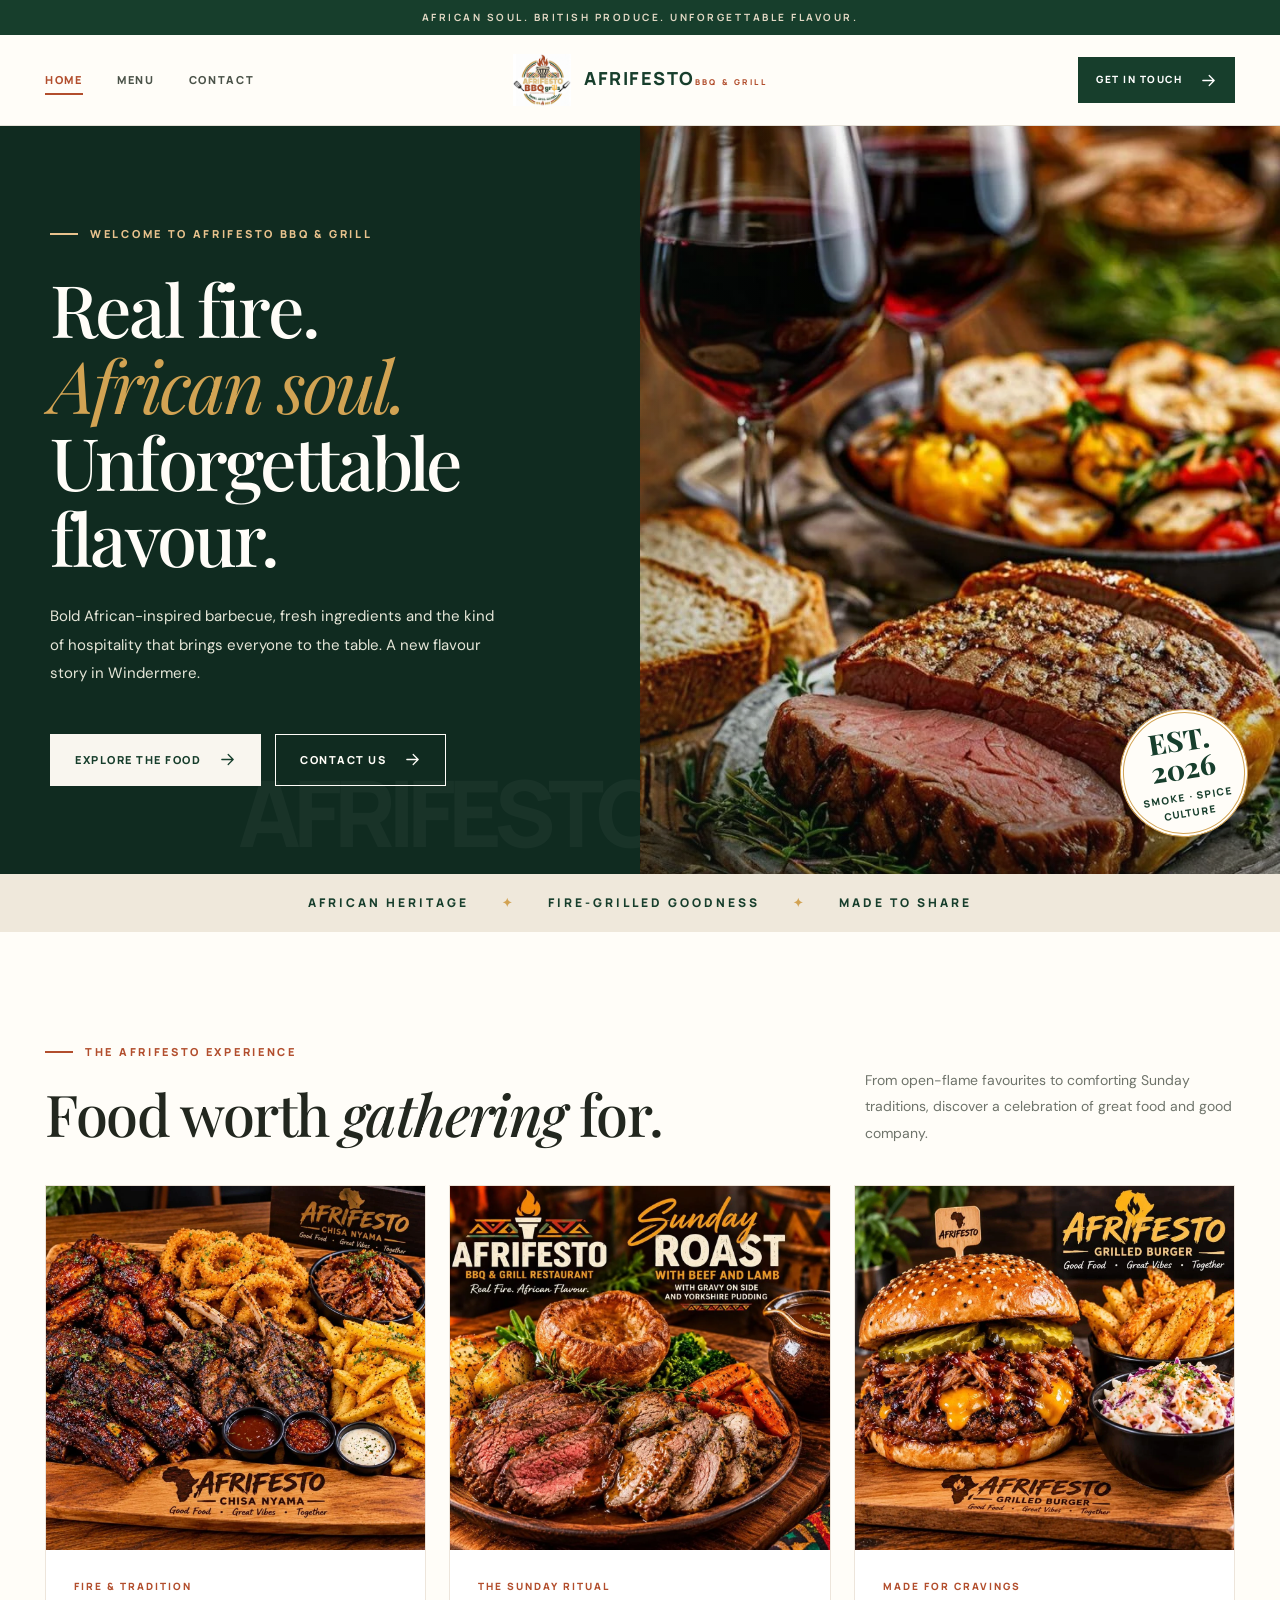
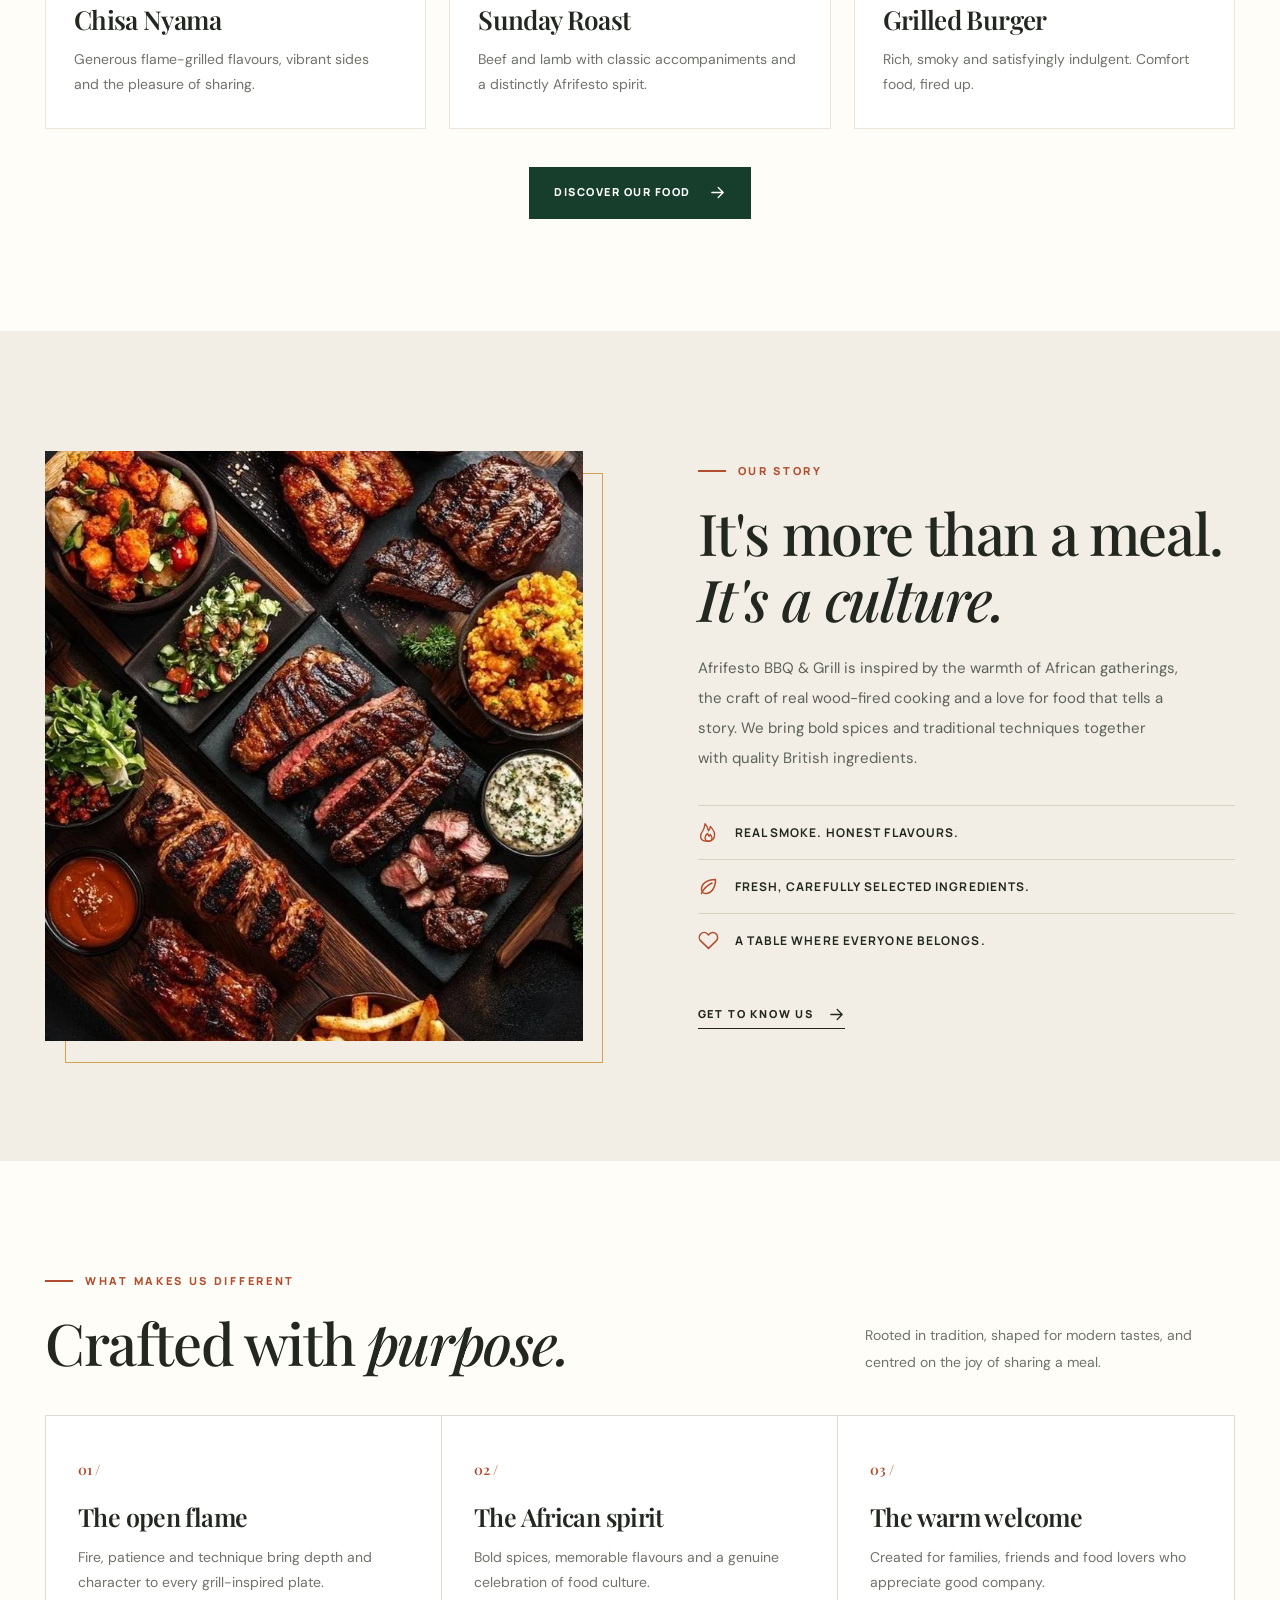
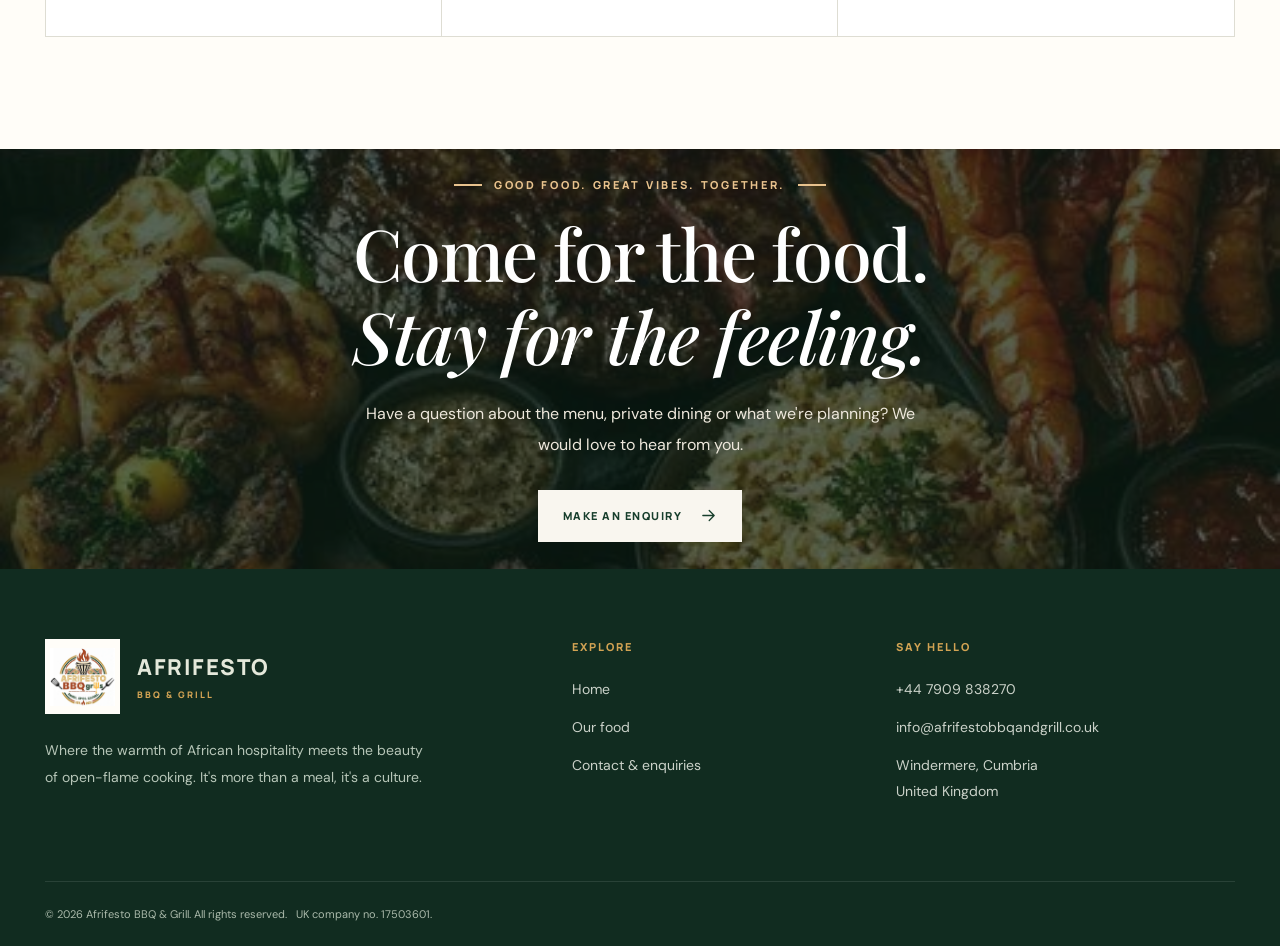
==== commit cc516976: "Update index.html" ====
--- a/index.html
+++ b/index.html
@@ -201,7 +201,7 @@
                         href="contact.html">Contact &amp; enquiries</a>
                 </div>
                 <div class="footer-col">
-                    <h3>Say hello</h3><a href="tel:+447394042720">+44 7394 042720</a><a
+                    <h3>Say hello</h3><a href="tel:+447394042720">+44 7909 838270</a><a
                         href="mailto:info@afrifestobbqandgrill.co.uk">info@afrifestobbqandgrill.co.uk</a>
                     <p>Windermere, Cumbria<br>United Kingdom</p>
                 </div>
@@ -213,4 +213,4 @@
     <script src="assets/js/site.js" defer></script>
 </body>
 
-</html>+</html>
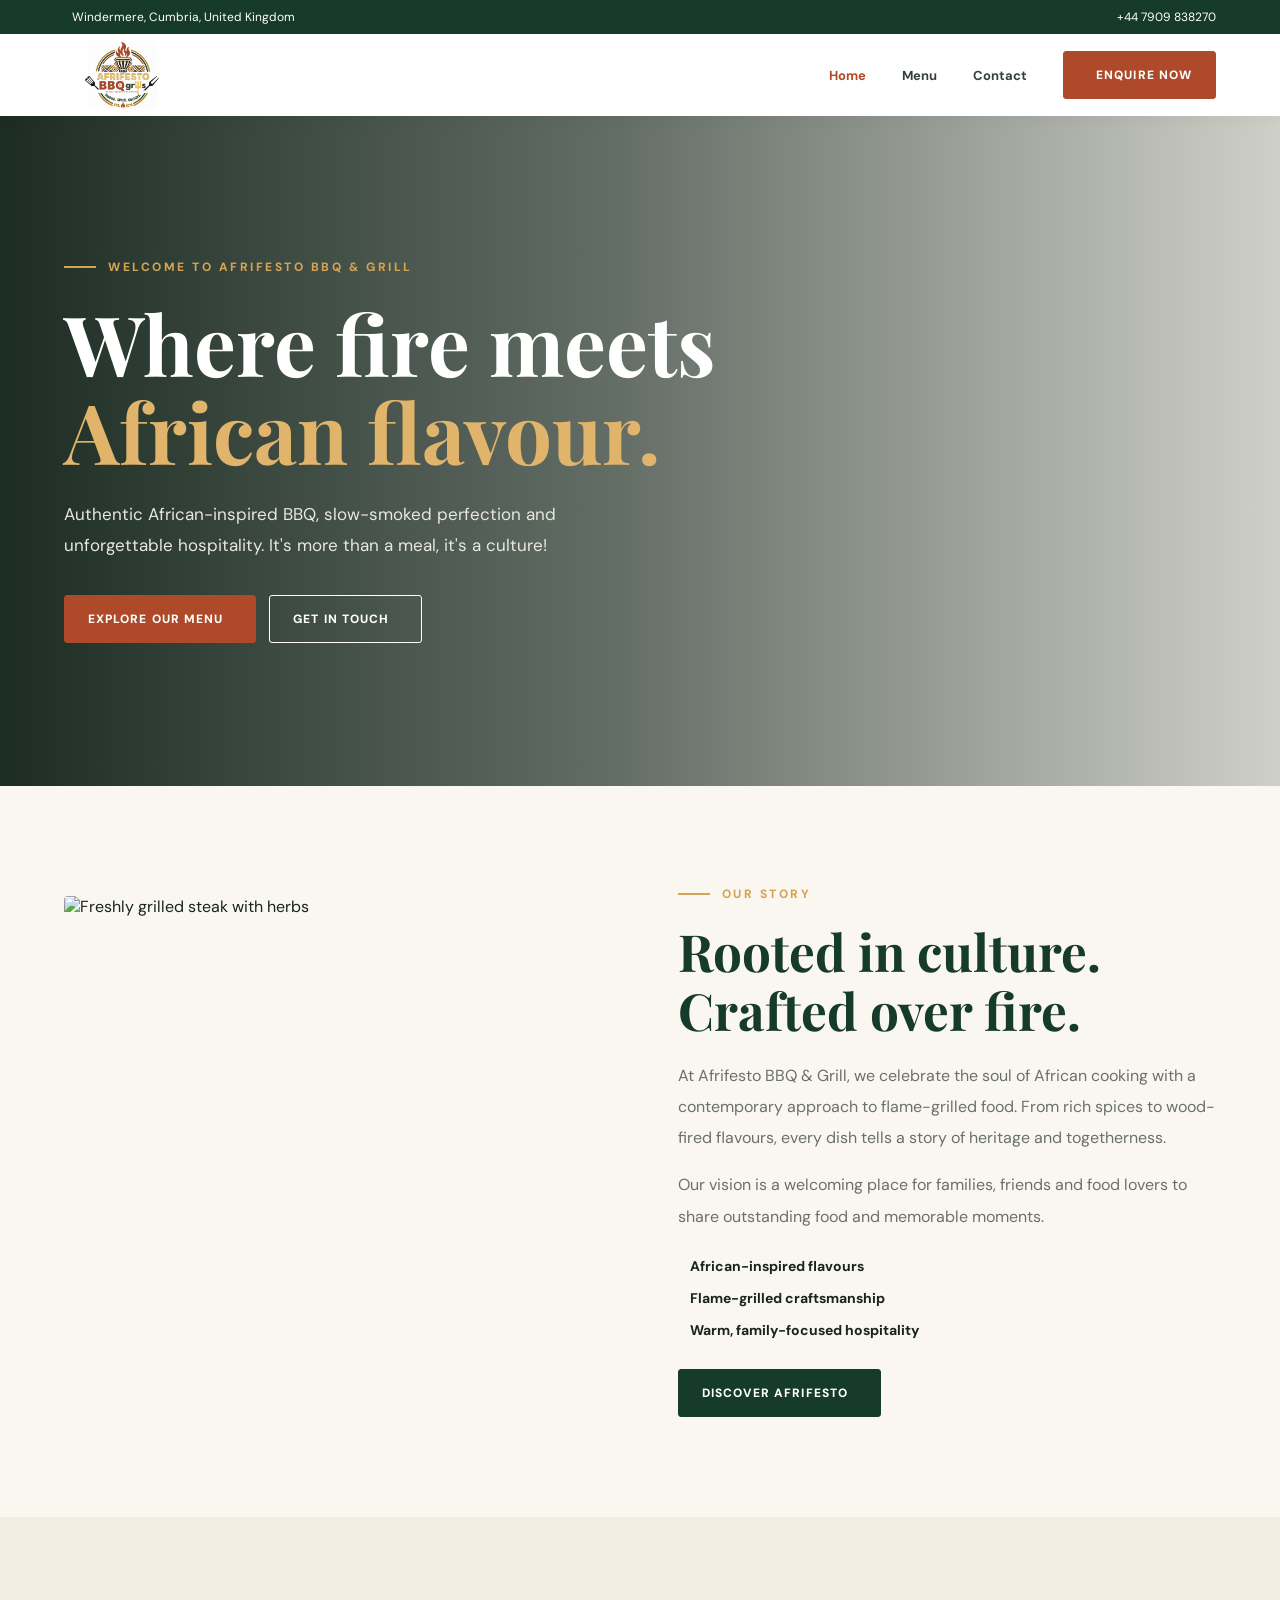
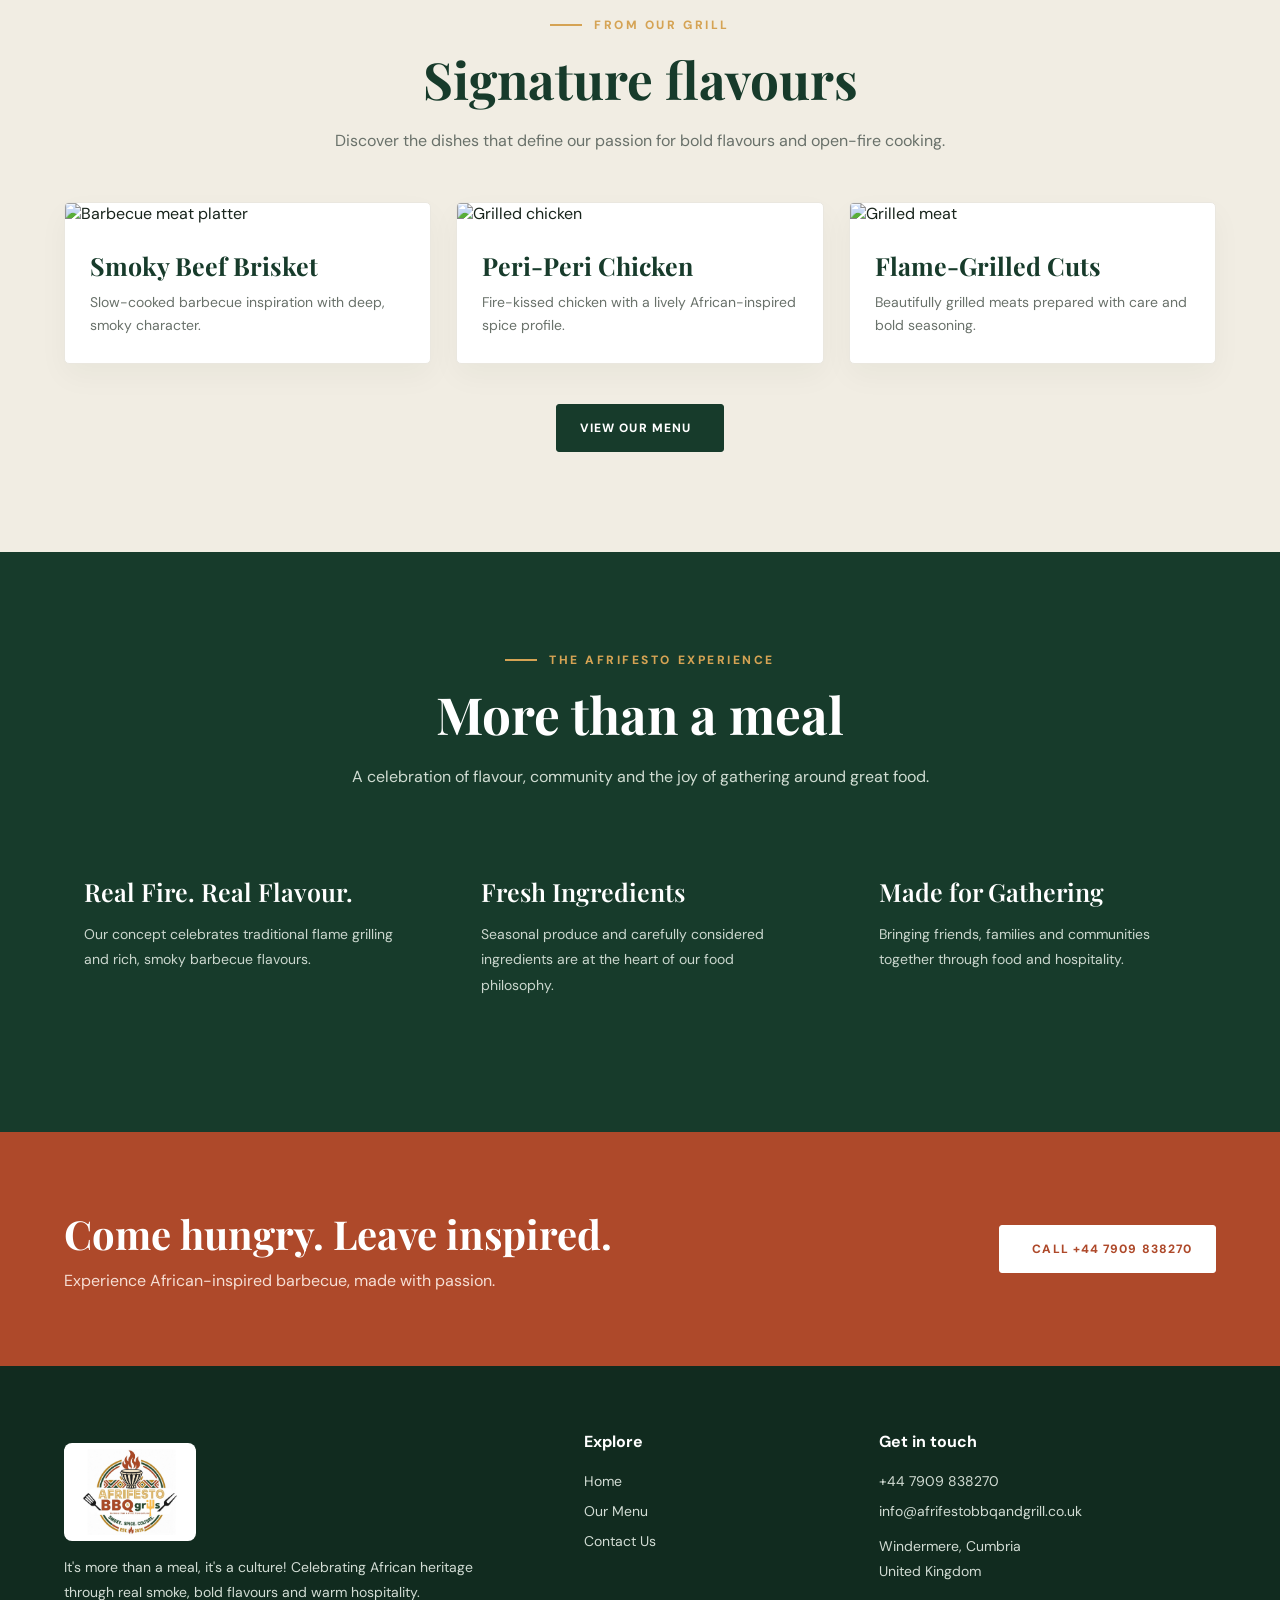
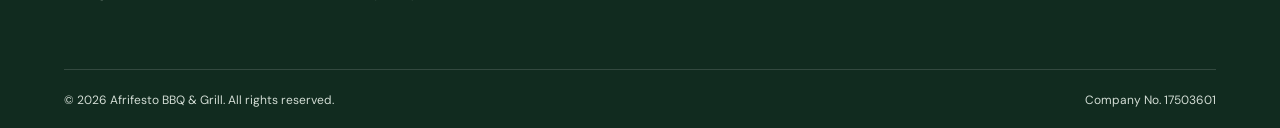
==== commit 26def377: "Add files via upload" ====
--- a/index.html
+++ b/index.html
@@ -1,216 +1 @@
-<!doctype html>
-<html lang="en-GB">
-
-<head>
-    <meta charset="utf-8">
-    <meta name="viewport" content="width=device-width, initial-scale=1">
-    <title>Afrifesto BBQ &amp; Grill | Real Fire. African Flavour.</title>
-    <meta name="description"
-        content="Discover Afrifesto BBQ &amp; Grill: African-inspired, flame-grilled food and warm hospitality in Windermere, Cumbria.">
-    <meta name="theme-color" content="#173e2c">
-    <meta property="og:type" content="website">
-    <meta property="og:title" content="Afrifesto BBQ &amp; Grill | Real Fire. African Flavour.">
-    <meta property="og:description"
-        content="Discover Afrifesto BBQ &amp; Grill: African-inspired, flame-grilled food and warm hospitality in Windermere, Cumbria.">
-    <meta property="og:image" content="assets/images/grill-feast.webp">
-    <link rel="icon" type="image/png" href="assets/images/favicon.png">
-    <link rel="preconnect" href="https://fonts.googleapis.com">
-    <link rel="preconnect" href="https://fonts.gstatic.com" crossorigin>
-    <link rel="stylesheet" href="assets/css/style.css">
-</head>
-
-<body>
-    <a href="#main" style="position:absolute;left:-9999px;top:0;z-index:999;background:#fff;color:#142b1e;padding:12px"
-        onfocus="this.style.left='10px'" onblur="this.style.left='-9999px'">Skip to content</a>
-    <div class="top-strip">African soul. British produce. Unforgettable flavour.</div>
-    <header class="site-header">
-        <div class="header-inner">
-            <nav id="primaryNav" class="main-nav" aria-label="Main navigation" data-main-nav>
-                <a class="nav-link" href="index.html" aria-current="page">Home</a><a class="nav-link"
-                    href="menu.html">Menu</a><a class="nav-link" href="contact.html">Contact</a>
-            </nav>
-            <a class="brand" href="index.html" aria-label="Afrifesto BBQ and Grill home">
-                <img src="assets/images/logo.webp" width="58" height="58" alt="Afrifesto logo">
-                <span><span class="brand-title">AFRIFESTO</span><span class="brand-sub">BBQ &amp; GRILL</span></span>
-            </a>
-            <a class="btn btn--forest header-cta" href="contact.html">Get in touch <svg viewBox="0 0 24 24" fill="none"
-                    stroke="currentColor" stroke-width="1.8" stroke-linecap="round" stroke-linejoin="round"
-                    aria-hidden="true">
-                    <path d="M4 12h16m-7-7 7 7-7 7" />
-                </svg></a>
-            <button class="menu-toggle" type="button" aria-label="Open navigation" aria-expanded="false"
-                aria-controls="primaryNav" data-menu-toggle><span></span><span></span><span></span></button>
-        </div>
-    </header>
-    <main id="main">
-        <section class="hero" aria-label="Afrifesto restaurant introduction">
-            <div class="hero-text"><span class="eyebrow light">Welcome to Afrifesto BBQ &amp; Grill</span>
-                <h1>Real fire.<br><em>African soul.</em><br>Unforgettable<br>flavour.</h1>
-                <p>Bold African-inspired barbecue, fresh ingredients and the kind of hospitality that brings everyone to
-                    the table. A new flavour story in Windermere.</p>
-                <div class="hero-actions"><a class="btn btn--cream" href="menu.html">Explore the food <svg
-                            viewBox="0 0 24 24" fill="none" stroke="currentColor" stroke-width="1.8"
-                            stroke-linecap="round" stroke-linejoin="round" aria-hidden="true">
-                            <path d="M4 12h16m-7-7 7 7-7 7" />
-                        </svg></a><a class="btn btn--outline" href="contact.html">Contact us <svg viewBox="0 0 24 24"
-                            fill="none" stroke="currentColor" stroke-width="1.8" stroke-linecap="round"
-                            stroke-linejoin="round" aria-hidden="true">
-                            <path d="M4 12h16m-7-7 7 7-7 7" />
-                        </svg></a></div>
-            </div>
-            <div class="hero-side"><img src="assets/images/hero-steak.webp"
-                    alt="Fire-roasted beef served with vegetables and wine" fetchpriority="high">
-                <div class="hero-stamp"><b>EST.<br>2026</b><span>Smoke · Spice<br>Culture</span></div>
-            </div>
-        </section>
-        <div class="marquee">African heritage <span>✦</span> Fire-grilled goodness <span>✦</span> Made to share</div>
-        <section class="section" id="signature">
-            <div class="wrap">
-                <div class="section-header">
-                    <div>
-                        <div class="eyebrow">The Afrifesto experience</div>
-                        <h2>Food worth <em class="serif">gathering</em> for.</h2>
-                    </div>
-                    <p class="lead">From open-flame favourites to comforting Sunday traditions, discover a celebration
-                        of great food and good company.</p>
-                </div>
-                <div class="feature-grid">
-                    <article class="food-card">
-                        <div class="food-card__image"><img loading="lazy" src="assets/images/chisa-nyama.webp"
-                                alt="Afrifesto chisa nyama barbecue sharing platter"></div>
-                        <div class="food-card__body">
-                            <div class="food-card__tag">Fire &amp; tradition</div>
-                            <h3>Chisa Nyama</h3>
-                            <p>Generous flame-grilled flavours, vibrant sides and the pleasure of sharing.</p>
-                        </div>
-                    </article>
-                    <article class="food-card">
-                        <div class="food-card__image"><img loading="lazy" src="assets/images/sunday-roast.webp"
-                                alt="Afrifesto beef and lamb Sunday roast with Yorkshire pudding"></div>
-                        <div class="food-card__body">
-                            <div class="food-card__tag">The Sunday ritual</div>
-                            <h3>Sunday Roast</h3>
-                            <p>Beef and lamb with classic accompaniments and a distinctly Afrifesto spirit.</p>
-                        </div>
-                    </article>
-                    <article class="food-card">
-                        <div class="food-card__image"><img loading="lazy" src="assets/images/grilled-burger.webp"
-                                alt="Afrifesto grilled burger served with chips and slaw"></div>
-                        <div class="food-card__body">
-                            <div class="food-card__tag">Made for cravings</div>
-                            <h3>Grilled Burger</h3>
-                            <p>Rich, smoky and satisfyingly indulgent. Comfort food, fired up.</p>
-                        </div>
-                    </article>
-                </div>
-                <div class="feature-footer"><a class="btn btn--forest" href="menu.html">Discover our food <svg
-                            viewBox="0 0 24 24" fill="none" stroke="currentColor" stroke-width="1.8"
-                            stroke-linecap="round" stroke-linejoin="round" aria-hidden="true">
-                            <path d="M4 12h16m-7-7 7 7-7 7" />
-                        </svg></a></div>
-            </div>
-        </section>
-        <section class="section story">
-            <div class="wrap story-grid">
-                <div class="story-photo"><img loading="lazy" src="assets/images/feast-overhead.webp"
-                        alt="Selection of flame-grilled meats and accompaniments at an Afrifesto feast"></div>
-                <div class="story-copy">
-                    <div class="eyebrow">Our story</div>
-                    <h2>It's more than a meal.<br><em>It's a culture.</em></h2>
-                    <p>Afrifesto BBQ &amp; Grill is inspired by the warmth of African gatherings, the craft of real
-                        wood-fired cooking and a love for food that tells a story. We bring bold spices and traditional
-                        techniques together with quality British ingredients.</p>
-                    <ul class="story-points">
-                        <li><svg viewBox="0 0 24 24" fill="none" stroke="currentColor" stroke-width="1.6"
-                                stroke-linecap="round" stroke-linejoin="round" aria-hidden="true">
-                                <path
-                                    d="M12 22c4 0 7-3 7-7 0-4-2-7-5-10 0 3-1 4-2 5-1-5-4-8-4-8-.4 4-.6 5.8-3 9-2 2-2 4-2 6 0 3 3 5 9 5Z" />
-                                <path
-                                    d="M12 22c-2 0-4-1.6-4-4 0-1.8 1-3.2 3-5 .1 2 1 2.5 2 3.2.4-1 1-2 1-2 1.3 1.6 2 2.9 2 4.1 0 2-2 3.7-4 3.7Z" />
-                            </svg> Real smoke. Honest flavours.</li>
-                        <li><svg viewBox="0 0 24 24" fill="none" stroke="currentColor" stroke-width="1.7"
-                                stroke-linecap="round" stroke-linejoin="round" aria-hidden="true">
-                                <path d="M20 4c-10 0-16 5-16 11a5 5 0 0 0 5 5C15 20 20 14 20 4Z" />
-                                <path d="M4 20c2-5 6-9 12-12" />
-                            </svg> Fresh, carefully selected ingredients.</li>
-                        <li><svg viewBox="0 0 24 24" fill="none" stroke="currentColor" stroke-width="1.7"
-                                stroke-linecap="round" stroke-linejoin="round" aria-hidden="true">
-                                <path
-                                    d="M20.8 4.6a5.5 5.5 0 0 0-7.8 0L12 5.7l-1.1-1.1a5.5 5.5 0 0 0-7.8 7.8L12 21l8.8-8.6a5.5 5.5 0 0 0 0-7.8Z" />
-                            </svg> A table where everyone belongs.</li>
-                    </ul><a class="text-link" href="contact.html">Get to know us <svg viewBox="0 0 24 24" fill="none"
-                            stroke="currentColor" stroke-width="1.8" stroke-linecap="round" stroke-linejoin="round"
-                            aria-hidden="true">
-                            <path d="M4 12h16m-7-7 7 7-7 7" />
-                        </svg></a>
-                </div>
-            </div>
-        </section>
-        <section class="section">
-            <div class="wrap">
-                <div class="section-header">
-                    <div>
-                        <div class="eyebrow">What makes us different</div>
-                        <h2>Crafted with <em class="serif">purpose.</em></h2>
-                    </div>
-                    <p class="lead">Rooted in tradition, shaped for modern tastes, and centred on the joy of sharing a
-                        meal.</p>
-                </div>
-                <div class="values">
-                    <div class="value"><span class="value-no">01 /</span>
-                        <h3>The open flame</h3>
-                        <p>Fire, patience and technique bring depth and character to every grill-inspired plate.</p>
-                    </div>
-                    <div class="value"><span class="value-no">02 /</span>
-                        <h3>The African spirit</h3>
-                        <p>Bold spices, memorable flavours and a genuine celebration of food culture.</p>
-                    </div>
-                    <div class="value"><span class="value-no">03 /</span>
-                        <h3>The warm welcome</h3>
-                        <p>Created for families, friends and food lovers who appreciate good company.</p>
-                    </div>
-                </div>
-            </div>
-        </section>
-        <section class="banner">
-            <div class="wrap">
-                <div class="eyebrow light">Good food. Great vibes. Together.</div>
-                <h2>Come for the food.<br><em>Stay for the feeling.</em></h2>
-                <p>Have a question about the menu, private dining or what we're planning? We would love to hear from
-                    you.</p><a class="btn btn--cream" href="contact.html">Make an enquiry <svg viewBox="0 0 24 24"
-                        fill="none" stroke="currentColor" stroke-width="1.8" stroke-linecap="round"
-                        stroke-linejoin="round" aria-hidden="true">
-                        <path d="M4 12h16m-7-7 7 7-7 7" />
-                    </svg></a>
-            </div>
-        </section>
-    </main>
-    <footer class="site-footer">
-        <div class="wrap">
-            <div class="footer-grid">
-                <div class="footer-about">
-                    <div class="footer-brand"><img src="assets/images/logo.webp" width="75" height="75"
-                            alt="Afrifesto BBQ and Grill logo">
-                        <div><b>AFRIFESTO</b><span>BBQ &amp; GRILL</span></div>
-                    </div>
-                    <p>Where the warmth of African hospitality meets the beauty of open-flame cooking. It's more than a
-                        meal, it's a culture.</p>
-                </div>
-                <div class="footer-col">
-                    <h3>Explore</h3><a href="index.html">Home</a><a href="menu.html">Our food</a><a
-                        href="contact.html">Contact &amp; enquiries</a>
-                </div>
-                <div class="footer-col">
-                    <h3>Say hello</h3><a href="tel:+447394042720">+44 7909 838270</a><a
-                        href="mailto:info@afrifestobbqandgrill.co.uk">info@afrifestobbqandgrill.co.uk</a>
-                    <p>Windermere, Cumbria<br>United Kingdom</p>
-                </div>
-            </div>
-            <div class="footer-bottom"><span>© 2026 Afrifesto BBQ &amp; Grill. All rights reserved. &nbsp; UK company
-                    no. 17503601.</span></div>
-        </div>
-    </footer>
-    <script src="assets/js/site.js" defer></script>
-</body>
-
-</html>
+<!doctype html><html lang="en"><head><meta charset="UTF-8"><meta name="viewport" content="width=device-width,initial-scale=1"><meta name="description" content="Afrifesto BBQ & Grill — African-inspired wood-fired barbecue in Windermere, Cumbria."><title>Home | Afrifesto BBQ & Grill</title><link rel="icon" type="image/png" href="assets/favicon.png"><link rel="stylesheet" href="assets/style.css"><script defer src="https://unpkg.com/lucide@latest"></script><script defer src="assets/script.js"></script></head><body><div class="topbar"><div class="container"><span><i data-lucide="map-pin"></i> Windermere, Cumbria, United Kingdom</span><span><i data-lucide="phone"></i> <a href="tel:+447909838270">+44 7909 838270</a></span></div></div><header><div class="container nav"><a class="brand" href="index.html" aria-label="Afrifesto BBQ & Grill — Home"><img class="brand-logo" src="assets/afrifesto-logo.png" alt="Afrifesto BBQ & Grill official logo"></a><button class="mobile-toggle" aria-label="Toggle navigation" aria-expanded="false"><i data-lucide="menu"></i></button><nav class="links"><a href="index.html" class="active">Home</a><a href="menu.html" class="">Menu</a><a href="contact.html" class="">Contact</a><a class="btn" href="contact.html"><i data-lucide="calendar-days"></i> Enquire Now</a></nav></div></header><main><section class="hero"><div class="container hero-inner reveal"><div class="eyebrow">Welcome to Afrifesto BBQ & Grill</div><h1>Where fire meets <em>African flavour.</em></h1><p>Authentic African-inspired BBQ, slow-smoked perfection and unforgettable hospitality. It's more than a meal, it's a culture!</p><div class="actions"><a class="btn" href="menu.html">Explore Our Menu <i data-lucide="arrow-up-right"></i></a><a class="btn outline" href="contact.html">Get in Touch <i data-lucide="arrow-right"></i></a></div></div></section><section class="section"><div class="container split"><img class="photo" src="https://images.unsplash.com/photo-1558030006-450675393462?w=900&q=85" alt="Freshly grilled steak with herbs" loading="lazy"><div><div class="eyebrow">Our story</div><h2>Rooted in culture. Crafted over fire.</h2><p>At Afrifesto BBQ & Grill, we celebrate the soul of African cooking with a contemporary approach to flame-grilled food. From rich spices to wood-fired flavours, every dish tells a story of heritage and togetherness.</p><p>Our vision is a welcoming place for families, friends and food lovers to share outstanding food and memorable moments.</p><div class="ticks"><span><i data-lucide="check-circle-2"></i> African-inspired flavours</span><span><i data-lucide="check-circle-2"></i> Flame-grilled craftsmanship</span><span><i data-lucide="check-circle-2"></i> Warm, family-focused hospitality</span></div><a class="btn green" href="contact.html">Discover Afrifesto <i data-lucide="arrow-right"></i></a></div></div></section><section class="section cream"><div class="container"><div class="section-head"><div class="eyebrow">From our grill</div><h2>Signature flavours</h2><p>Discover the dishes that define our passion for bold flavours and open-fire cooking.</p></div><div class="cards"><article class="food-card"><img src="https://images.unsplash.com/photo-1544025162-d76694265947?w=900&q=85" alt="Barbecue meat platter" loading="lazy"><div class="food-body"><h3>Smoky Beef Brisket</h3><p>Slow-cooked barbecue inspiration with deep, smoky character.</p></div></article><article class="food-card"><img src="https://images.unsplash.com/photo-1532550907401-a500c9a57435?w=900&q=85" alt="Grilled chicken" loading="lazy"><div class="food-body"><h3>Peri-Peri Chicken</h3><p>Fire-kissed chicken with a lively African-inspired spice profile.</p></div></article><article class="food-card"><img src="https://images.unsplash.com/photo-1558030006-450675393462?w=900&q=85" alt="Grilled meat" loading="lazy"><div class="food-body"><h3>Flame-Grilled Cuts</h3><p>Beautifully grilled meats prepared with care and bold seasoning.</p></div></article></div><div style="text-align:center;margin-top:40px"><a class="btn green" href="menu.html">View Our Menu <i data-lucide="arrow-right"></i></a></div></div></section><section class="section dark-section"><div class="container"><div class="section-head"><div class="eyebrow">The Afrifesto experience</div><h2>More than a meal</h2><p style="color:#d0dcd2">A celebration of flavour, community and the joy of gathering around great food.</p></div><div class="features"><div class="feature"><i data-lucide="flame"></i><h3>Real Fire. Real Flavour.</h3><p>Our concept celebrates traditional flame grilling and rich, smoky barbecue flavours.</p></div><div class="feature"><i data-lucide="utensils-crossed"></i><h3>Fresh Ingredients</h3><p>Seasonal produce and carefully considered ingredients are at the heart of our food philosophy.</p></div><div class="feature"><i data-lucide="users-round"></i><h3>Made for Gathering</h3><p>Bringing friends, families and communities together through food and hospitality.</p></div></div></div></section></main><section class="cta"><div class="container"><div><h2>Come hungry. Leave inspired.</h2><p>Experience African-inspired barbecue, made with passion.</p></div><a class="btn" href="tel:+447909838270"><i data-lucide="phone-call"></i> Call +44 7909 838270</a></div></section><footer class="footer"><div class="container"><div class="footer-grid"><div><a class="brand" href="index.html" aria-label="Afrifesto BBQ & Grill — Home"><img class="brand-logo" src="assets/afrifesto-logo.png" alt="Afrifesto BBQ & Grill official logo"></a><p>It's more than a meal, it's a culture! Celebrating African heritage through real smoke, bold flavours and warm hospitality.</p></div><div><h4>Explore</h4><a href="index.html">Home</a><a href="menu.html">Our Menu</a><a href="contact.html">Contact Us</a></div><div><h4>Get in touch</h4><a href="tel:+447909838270">+44 7909 838270</a><a href="mailto:info@afrifestobbqandgrill.co.uk">info@afrifestobbqandgrill.co.uk</a><p>Windermere, Cumbria<br>United Kingdom</p></div></div><div class="footer-bottom"><span>© 2026 Afrifesto BBQ & Grill. All rights reserved.</span><span>Company No. 17503601</span></div></div></footer></body></html>
--- a/assets/style.css
+++ b/assets/style.css
@@ -0,0 +1,7 @@
+@import url('https://fonts.googleapis.com/css2?family=DM+Sans:wght@400;500;600;700&family=Playfair+Display:wght@500;600;700;800&display=swap');
+:root{--green:#173b2b;--green2:#214c35;--clay:#ae492a;--gold:#d5a354;--cream:#faf7f0;--ink:#18241c;--muted:#69716a}*{box-sizing:border-box}html{scroll-behavior:smooth}body{margin:0;background:var(--cream);font-family:'DM Sans',sans-serif;color:var(--ink)}a{text-decoration:none;color:inherit}button,input,textarea,select{font:inherit}button{cursor:pointer}.container{width:min(1160px,90%);margin:auto}.topbar{background:var(--green);color:#fff;font-size:12px;padding:9px 0}.topbar .container{display:flex;justify-content:space-between;gap:12px}.topbar span{display:flex;align-items:center;gap:8px}.topbar svg{width:14px;height:14px;color:var(--gold)}header{background:#fff;position:sticky;top:0;z-index:30;box-shadow:0 2px 18px #1227180b}.nav{height:82px;display:flex;align-items:center;justify-content:space-between}.brand{display:flex;align-items:center;gap:12px}.brand-mark{height:49px;width:49px;border:2px solid var(--gold);border-radius:50%;display:grid;place-items:center;color:var(--clay);background:#fff9ee}.brand-mark svg{height:26px;width:26px}.brand strong{font-weight:800;font-size:18px;letter-spacing:.03em;color:var(--green);display:block}.brand small{font-size:10px;letter-spacing:.14em;color:var(--clay);font-weight:700}.links{display:flex;gap:36px;align-items:center}.links>a:not(.btn){font-size:13px;font-weight:700;color:#344338}.links>a.active,.links>a:hover{color:var(--clay)}.btn{display:inline-flex;align-items:center;justify-content:center;gap:9px;padding:15px 23px;background:var(--clay);color:white;border:1px solid var(--clay);font-size:12px;letter-spacing:.09em;text-transform:uppercase;font-weight:800;border-radius:3px;transition:.2s}.btn:hover{background:#8f371d;transform:translateY(-2px)}.btn svg{width:16px;height:16px}.btn.outline{background:transparent;border-color:#fff;color:white}.btn.outline:hover{background:white;color:var(--green)}.btn.green{background:var(--green);border-color:var(--green)}.mobile-toggle{display:none;background:none;border:0;color:var(--green)}.hero{min-height:670px;background:linear-gradient(90deg,rgba(11,29,20,.93),rgba(11,29,20,.63) 48%,rgba(11,29,20,.18)),url('https://images.unsplash.com/photo-1544025162-d76694265947?w=1800&q=85') center/cover;display:flex;align-items:center;color:white}.hero-inner{padding:100px 0}.eyebrow{color:var(--gold);font-weight:800;letter-spacing:.21em;text-transform:uppercase;font-size:12px;display:flex;gap:12px;align-items:center}.eyebrow:before{content:'';width:32px;height:2px;background:currentColor}.hero h1{font:700 clamp(52px,6.5vw,94px)/1.06 'Playfair Display',serif;max-width:760px;margin:24px 0}.hero h1 em{color:#e0b46b;font-style:normal}.hero p{max-width:550px;font-size:17px;line-height:1.8;color:#e8e8e0}.actions{display:flex;gap:13px;flex-wrap:wrap;margin-top:35px}.section{padding:100px 0}.section-head{text-align:center;max-width:660px;margin:0 auto 46px}.section-head .eyebrow{justify-content:center}.section h2,.page-hero h1{font:700 clamp(36px,4vw,55px)/1.16 'Playfair Display',serif;margin:17px 0;color:var(--green)}.section-head p,.lead{line-height:1.85;color:var(--muted)}.split{display:grid;grid-template-columns:1fr 1fr;gap:75px;align-items:center}.photo{width:100%;height:510px;object-fit:cover;border-radius:4px}.split h2{font:700 clamp(35px,4vw,54px)/1.15 'Playfair Display',serif;color:var(--green);margin:20px 0}.split p{line-height:1.95;color:var(--muted)}.ticks{display:grid;gap:14px;margin:25px 0 30px}.ticks span{display:flex;gap:12px;align-items:center;font-weight:700;font-size:14px}.ticks svg{width:19px;color:var(--clay)}.cards{display:grid;grid-template-columns:repeat(3,1fr);gap:25px}.food-card{background:white;border:1px solid #eae7df;overflow:hidden;border-radius:5px;box-shadow:0 12px 30px #1d34200a}.food-card img{height:250px;width:100%;object-fit:cover}.food-body{padding:25px}.food-body h3{font:700 25px 'Playfair Display',serif;margin:0 0 9px;color:var(--green)}.food-body p{font-size:14px;color:var(--muted);line-height:1.7;margin:0}.cream{background:#f1ede3}.dark-section{background:var(--green);color:white}.dark-section h2{color:white}.features{display:grid;grid-template-columns:repeat(3,1fr);gap:40px}.feature{padding:20px}.feature>svg{height:37px;width:37px;color:var(--gold);stroke-width:1.5}.feature h3{font:600 25px 'Playfair Display',serif;margin:18px 0 8px}.feature p{color:#cbd7ce;line-height:1.8;font-size:14px}.cta{padding:75px 0;background:var(--clay);color:#fff}.cta .container{display:flex;justify-content:space-between;align-items:center;gap:30px}.cta h2{font:700 40px 'Playfair Display',serif;margin:0 0 10px}.cta p{margin:0;color:#f6ded4}.cta .btn{background:white;color:var(--clay);border-color:white}.page-hero{background:linear-gradient(90deg,#102b1ee8,#102b1eb8),url('https://images.unsplash.com/photo-1558030006-450675393462?w=1800&q=85') center/cover;color:white;padding:100px 0;text-align:center}.page-hero h1{color:white}.page-hero p{color:#e0e9df;max-width:570px;margin:0 auto;line-height:1.8}.page-hero .eyebrow{justify-content:center}.menu-tabs{display:flex;gap:10px;justify-content:center;flex-wrap:wrap;margin-bottom:40px}.tab{border:1px solid #d8d8cc;background:#fff;padding:12px 20px;border-radius:3px;color:var(--green);font-weight:700}.tab.active{background:var(--green);color:#fff}.menu-grid{display:grid;grid-template-columns:1fr 1fr;gap:22px}.menu-item{background:#fff;padding:28px;border:1px solid #e7e5dd;border-left:3px solid var(--gold)}.menu-item h3{font:700 23px 'Playfair Display',serif;color:var(--green);margin:0 0 10px}.menu-item p{color:var(--muted);font-size:14px;line-height:1.7;margin:0}.menu-note{text-align:center;color:var(--muted);margin-top:35px;font-size:13px}.contact-grid{display:grid;grid-template-columns:.9fr 1.1fr;gap:70px}.contact-detail{display:flex;gap:17px;margin:26px 0}.contact-detail>svg{color:var(--clay);width:24px;flex-shrink:0}.contact-detail strong{display:block;color:var(--green);margin-bottom:7px}.contact-detail p,.contact-detail a{color:var(--muted);margin:0;line-height:1.6}.form-panel{background:white;padding:40px;box-shadow:0 20px 50px #18352110;border:1px solid #e9e6de}.form-panel h2{font:700 32px 'Playfair Display',serif;color:var(--green);margin:0 0 10px}.form-panel>p{color:var(--muted);line-height:1.7}.fields{display:grid;grid-template-columns:1fr 1fr;gap:16px}.field{display:flex;flex-direction:column;gap:8px;margin:14px 0}.field.full{grid-column:1/-1}.field label{font-weight:700;font-size:12px;color:var(--green)}.field input,.field textarea,.field select{border:1px solid #dadfd8;background:#fafbf9;padding:14px;width:100%;outline-color:var(--gold);border-radius:3px}.field textarea{resize:vertical;min-height:135px}.footer{background:#112b1f;color:#d2dcd4;padding:65px 0 20px}.footer-grid{display:grid;grid-template-columns:2fr 1fr 1.5fr;gap:70px}.footer .brand strong{color:#fff}.footer p{font-size:14px;line-height:1.8}.footer h4{color:#fff;margin:0 0 20px}.footer a{display:block;margin:12px 0;font-size:14px}.footer a:hover{color:var(--gold)}.footer-bottom{border-top:1px solid #ffffff24;margin-top:50px;padding-top:22px;font-size:12px;display:flex;justify-content:space-between;gap:15px}.reveal{animation:rise .6s both}@keyframes rise{from{opacity:0;transform:translateY(15px)}to{opacity:1;transform:translateY(0)}}@media(max-width:800px){.links{display:none;position:absolute;top:82px;left:0;right:0;background:white;padding:25px 5%;flex-direction:column;align-items:stretch;box-shadow:0 15px 20px #0001}.links.open{display:flex}.mobile-toggle{display:block}.topbar .container span:last-child{display:none}.hero{min-height:570px}.hero-inner{padding:75px 0}.split,.contact-grid,.menu-grid{grid-template-columns:1fr;gap:30px}.cards,.features{grid-template-columns:1fr}.photo{height:360px}.section{padding:65px 0}.cta .container{display:block}.cta .btn{margin-top:25px}.footer-grid{grid-template-columns:1fr;gap:25px}.fields{grid-template-columns:1fr}.form-panel{padding:25px}.footer-bottom{flex-direction:column}}
+
+/* Official brand logo */
+.brand-logo{display:block;width:116px;height:74px;object-fit:contain;object-position:center;background:#fff;border-radius:8px;padding:3px}
+.footer .brand-logo{width:132px;height:98px;padding:6px}
+@media(max-width:600px){.brand-logo{width:94px;height:62px}.footer .brand-logo{width:112px;height:84px}}
